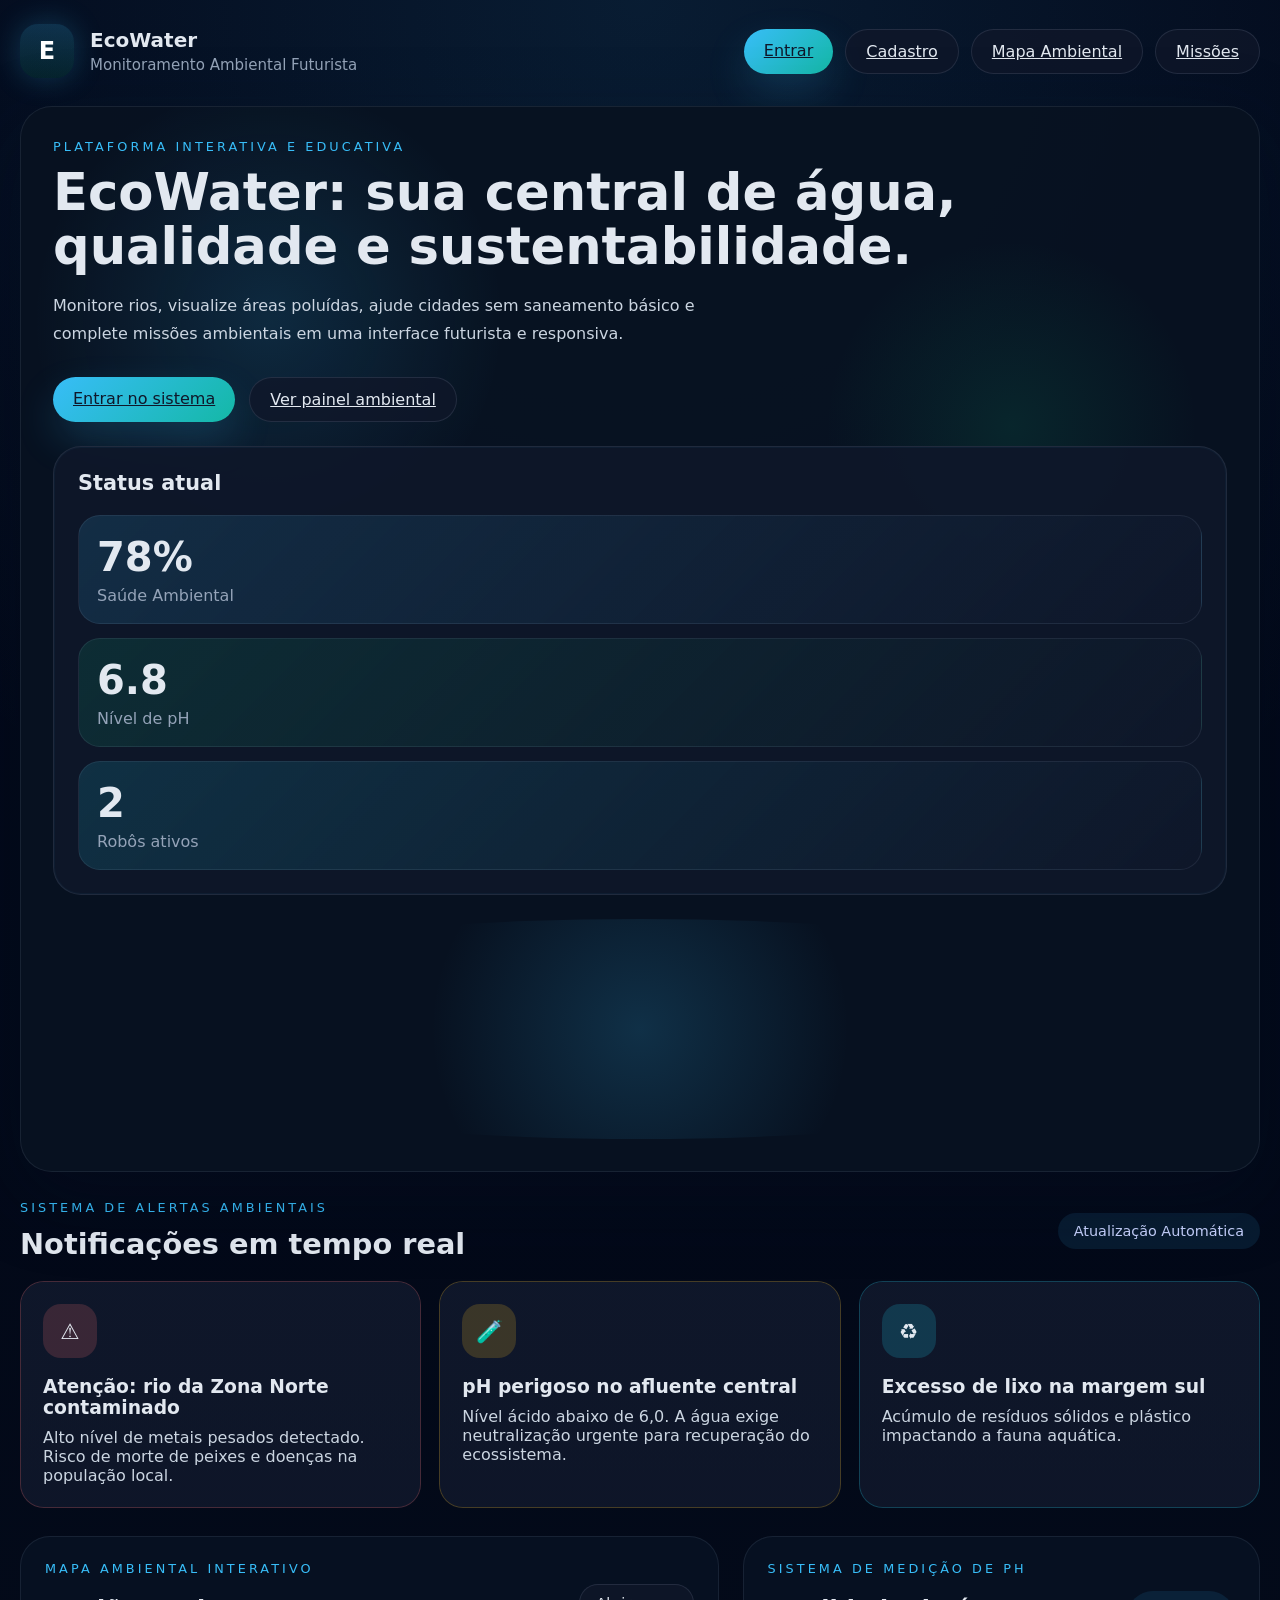
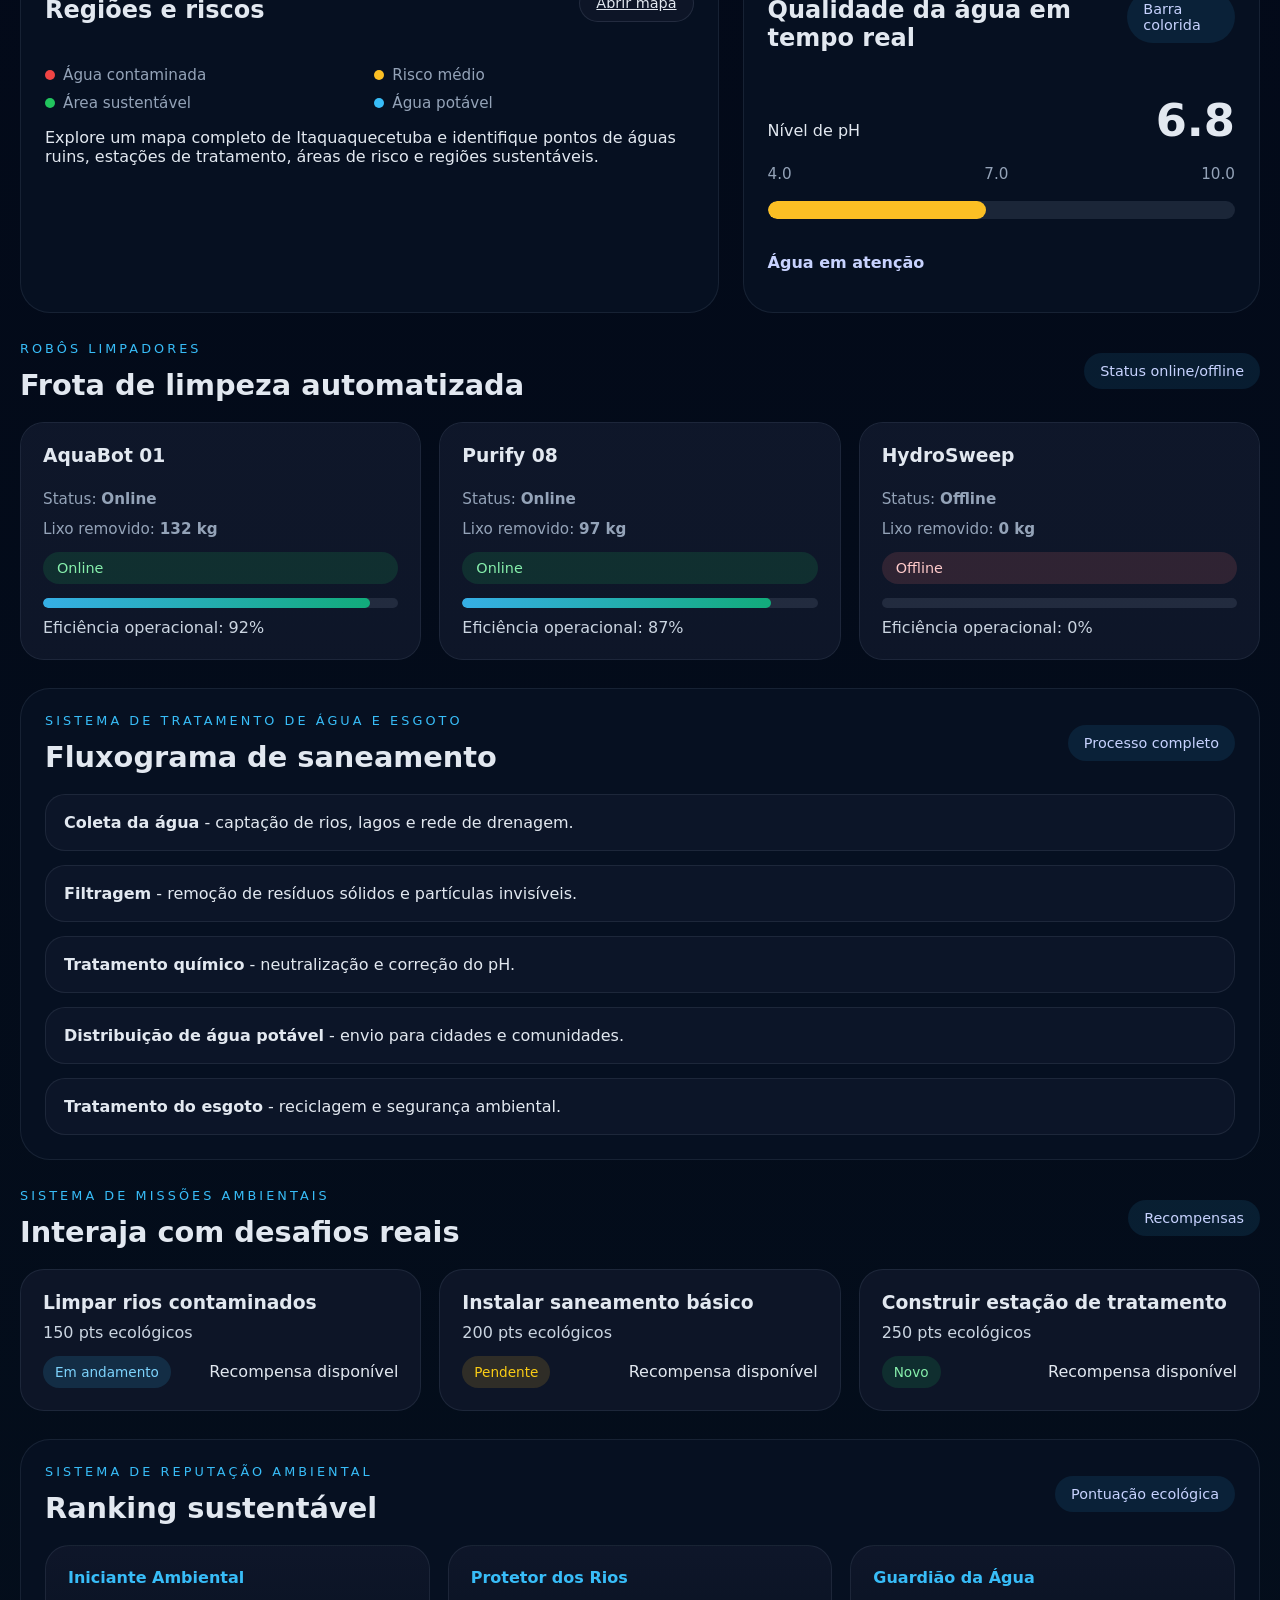
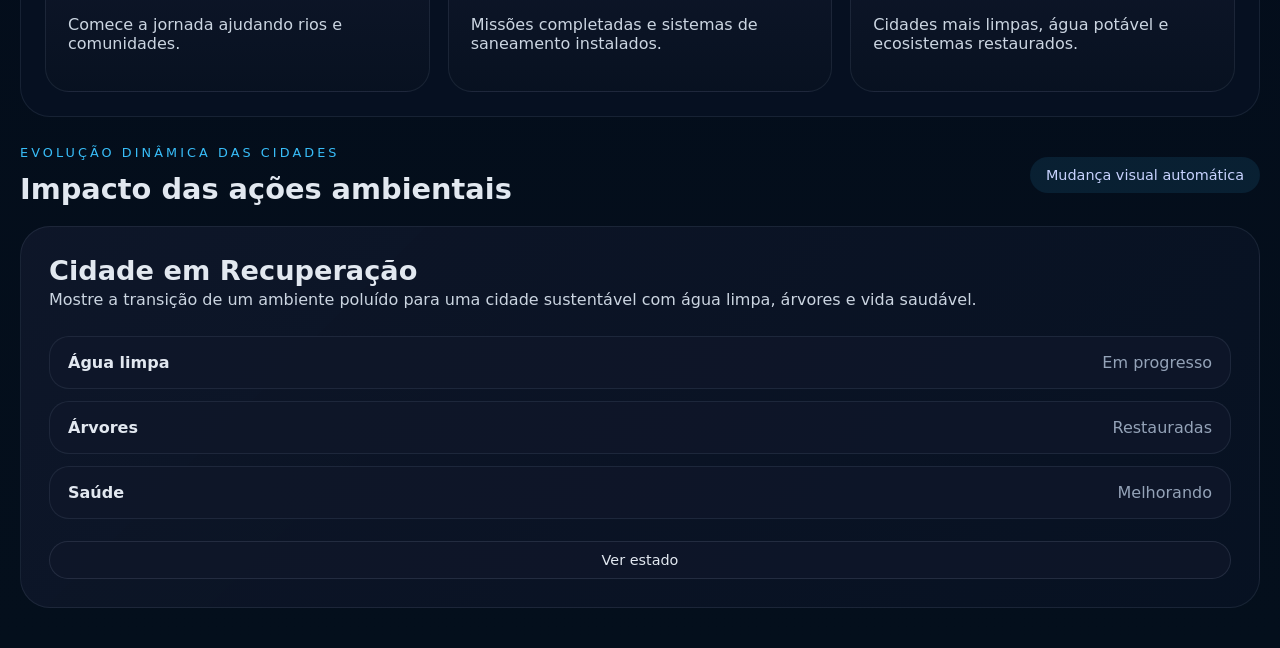
==== src/app/index.html @ 335d5947 "Site adicionado" ====
<!DOCTYPE html>
<html lang="pt-BR">
  <head>
    <meta charset="UTF-8" />
    <meta name="viewport" content="width=device-width, initial-scale=1.0" />
    <title>EcoWater | Monitoramento Ambiental</title>
    <link rel="stylesheet" href="styles.css" />
  </head>
  <body>
    <div class="page-shell">
      <header class="topbar">
        <div class="logo-block">
          <div class="logo-badge">E</div>
          <div>
            <p class="logo-name">EcoWater</p>
            <p class="logo-tag">Monitoramento Ambiental Futurista</p>
          </div>
        </div>
        <nav class="top-actions">
          <a class="btn btn-primary" id="login-action" href="login.html">Entrar</a>
          <a class="btn btn-secondary" id="register-action" href="register.html">Cadastro</a>
          <a class="btn btn-secondary" href="mapa.html">Mapa Ambiental</a>
          <a class="btn btn-secondary" href="missoes.html">Missões</a>
        </nav>
      </header>

      <main>
        <section class="hero-panel">
          <div class="hero-copy">
            <p class="eyebrow">Plataforma interativa e educativa</p>
            <h1>EcoWater: sua central de água, qualidade e sustentabilidade.</h1>
            <p class="hero-text">Monitore rios, visualize áreas poluídas, ajude cidades sem saneamento básico e complete missões ambientais em uma interface futurista e responsiva.</p>
            <div class="hero-actions">
              <a class="btn btn-glow" href="login.html">Entrar no sistema</a>
              <a class="btn btn-outline" href="mapa.html">Ver painel ambiental</a>
            </div>
          </div>
          <div class="hero-status-card">
            <div class="status-card">
              <h2>Status atual</h2>
              <div class="status-grid">
                <div class="status-item blue">
                  <span class="status-value" id="status-score">78%</span>
                  <span class="status-label">Saúde Ambiental</span>
                </div>
                <div class="status-item green">
                  <span class="status-value" id="status-ph">6.8</span>
                  <span class="status-label">Nível de pH</span>
                </div>
                <div class="status-item cyan">
                  <span class="status-value" id="status-robots">3</span>
                  <span class="status-label">Robôs ativos</span>
                </div>
              </div>
            </div>
          </div>
          <div class="hero-animation">
            <div class="wave"></div>
          </div>
        </section>

        <section class="section-block" id="alerts-section">
          <div class="section-header">
            <div>
              <p class="eyebrow">Sistema de Alertas Ambientais</p>
              <h2>Notificações em tempo real</h2>
            </div>
            <span class="tag">Atualização Automática</span>
          </div>
          <div class="cards-grid" id="alerts-list"></div>
        </section>

        <section class="section-block split-section">
          <div class="panel panel-glass">
            <div class="panel-header">
              <div>
                <p class="eyebrow">Mapa Ambiental Interativo</p>
                <h2>Regiões e riscos</h2>
              </div>
              <a class="btn btn-small" href="mapa.html">Abrir mapa</a>
            </div>
            <div class="map-card static-map-preview">
              <div class="map-legend">
                <div><span class="legend-dot red"></span>Água contaminada</div>
                <div><span class="legend-dot yellow"></span>Risco médio</div>
                <div><span class="legend-dot green"></span>Área sustentável</div>
                <div><span class="legend-dot blue"></span>Água potável</div>
              </div>
              <div class="map-preview-text">
                Explore um mapa completo de Itaquaquecetuba e identifique pontos de águas ruins, estações de tratamento, áreas de risco e regiões sustentáveis.
              </div>
            </div>
          </div>

          <div class="panel panel-glass">
            <div class="panel-header">
              <div>
                <p class="eyebrow">Sistema de Medição de pH</p>
                <h2>Qualidade da água em tempo real</h2>
              </div>
              <span class="tag">Barra colorida</span>
            </div>
            <div class="ph-meter">
              <div class="ph-display">
                <span>Nível de pH</span>
                <strong id="ph-value">6.8</strong>
              </div>
              <div class="ph-scale">
                <span>4.0</span>
                <span>7.0</span>
                <span>10.0</span>
              </div>
              <div class="ph-bar-outer">
                <div class="ph-bar-inner" id="ph-bar"></div>
              </div>
              <p class="ph-status" id="ph-status">Água saudável</p>
            </div>
          </div>
        </section>

        <section class="section-block">
          <div class="section-header">
            <div>
              <p class="eyebrow">Robôs Limpadores</p>
              <h2>Frota de limpeza automatizada</h2>
            </div>
            <span class="tag">Status online/offline</span>
          </div>
          <div class="cards-grid" id="robots-list"></div>
        </section>

        <section class="section-block">
          <div class="panel panel-glass treatment-panel">
            <div class="section-header">
              <div>
                <p class="eyebrow">Sistema de Tratamento de Água e Esgoto</p>
                <h2>Fluxograma de saneamento</h2>
              </div>
              <span class="tag">Processo completo</span>
            </div>
            <ol class="treatment-steps">
              <li><strong>Coleta da água</strong> - captação de rios, lagos e rede de drenagem.</li>
              <li><strong>Filtragem</strong> - remoção de resíduos sólidos e partículas invisíveis.</li>
              <li><strong>Tratamento químico</strong> - neutralização e correção do pH.</li>
              <li><strong>Distribuição de água potável</strong> - envio para cidades e comunidades.</li>
              <li><strong>Tratamento do esgoto</strong> - reciclagem e segurança ambiental.</li>
            </ol>
          </div>
        </section>

        <section class="section-block missions-block">
          <div class="section-header">
            <div>
              <p class="eyebrow">Sistema de Missões Ambientais</p>
              <h2>Interaja com desafios reais</h2>
            </div>
            <span class="tag">Recompensas</span>
          </div>
          <div class="missions-grid" id="missions-list"></div>
        </section>

        <section class="section-block reputation-block">
          <div class="panel panel-glass">
            <div class="section-header">
              <div>
                <p class="eyebrow">Sistema de Reputação Ambiental</p>
                <h2>Ranking sustentável</h2>
              </div>
              <span class="tag">Pontuação ecológica</span>
            </div>
            <div class="reputation-grid">
              <div class="reputation-card">
                <span>Iniciante Ambiental</span>
                <p>Comece a jornada ajudando rios e comunidades.</p>
              </div>
              <div class="reputation-card">
                <span>Protetor dos Rios</span>
                <p>Missões completadas e sistemas de saneamento instalados.</p>
              </div>
              <div class="reputation-card">
                <span>Guardião da Água</span>
                <p>Cidades mais limpas, água potável e ecosistemas restaurados.</p>
              </div>
            </div>
          </div>
        </section>

        <section class="section-block city-evolution-block">
          <div class="section-header">
            <div>
              <p class="eyebrow">Evolução Dinâmica das Cidades</p>
              <h2>Impacto das ações ambientais</h2>
            </div>
            <span class="tag">Mudança visual automática</span>
          </div>
          <div class="city-evolution-card" id="city-evolution-card">
            <div>
              <h3 id="city-title">Cidade em Recuperação</h3>
              <p id="city-summary">Mostre a transição de um ambiente poluído para uma cidade sustentável com água limpa, árvores e vida saudável.</p>
            </div>
            <div class="city-status-list">
              <div><strong>Água limpa</strong><span id="city-feature-1">Em progresso</span></div>
              <div><strong>Árvores</strong><span id="city-feature-2">Restauradas</span></div>
              <div><strong>Saúde</strong><span id="city-feature-3">Melhorando</span></div>
            </div>
            <button class="btn btn-small" id="toggle-city-state">Ver estado</button>
          </div>
        </section>
      </main>
    </div>

    <script src="script.js"></script>
  </body>
</html>
---- src/app/styles.css ----
:root {
  color-scheme: dark;
  --bg: #060f1c;
  --surface: rgba(9, 20, 40, 0.92);
  --surface-strong: rgba(13, 27, 50, 0.96);
  --border: rgba(148, 163, 184, 0.12);
  --text: #e2e8f0;
  --text-muted: #94a3b8;
  --accent: #38bdf8;
  --accent-strong: #0ea5e9;
  --success: #22c55e;
  --warning: #f59e0b;
  --danger: #ef4444;
}

* {
  box-sizing: border-box;
}

html,
body {
  margin: 0;
  min-height: 100%;
  background: radial-gradient(circle at top, rgba(56, 189, 248, 0.12), transparent 25%), linear-gradient(180deg, #020617 0%, #040f1c 100%);
  color: var(--text);
  font-family: Inter, system-ui, -apple-system, BlinkMacSystemFont, 'Segoe UI', sans-serif;
}

body {
  overflow-x: hidden;
}

button {
  font: inherit;
}

.page-shell {
  max-width: 1320px;
  margin: 0 auto;
  padding: 24px 20px 40px;
}

.topbar {
  display: flex;
  flex-wrap: wrap;
  justify-content: space-between;
  gap: 20px;
  align-items: center;
  margin-bottom: 28px;
}

.logo-block {
  display: flex;
  align-items: center;
  gap: 16px;
}

.logo-badge {
  width: 54px;
  height: 54px;
  display: grid;
  place-items: center;
  border-radius: 18px;
  background: linear-gradient(180deg, rgba(56, 189, 248, 0.2), rgba(16, 185, 129, 0.12));
  color: #ffffff;
  font-size: 1.5rem;
  font-weight: 700;
  box-shadow: 0 0 30px rgba(56, 189, 248, 0.24);
}

.logo-name {
  margin: 0;
  font-size: 1.25rem;
  font-weight: 700;
}

.logo-tag {
  margin: 4px 0 0;
  color: var(--text-muted);
  font-size: 0.94rem;
}

.top-actions {
  display: flex;
  flex-wrap: wrap;
  gap: 12px;
}

.btn {
  border: none;
  border-radius: 999px;
  padding: 12px 20px;
  cursor: pointer;
  transition: transform 0.2s ease, box-shadow 0.2s ease, background-color 0.2s ease;
}

.btn:hover {
  transform: translateY(-1px);
}

.btn-primary,
.btn-glow {
  background: linear-gradient(135deg, var(--accent), #14b8a6);
  color: #0f172a;
  box-shadow: 0 18px 40px rgba(56, 189, 248, 0.18);
}

.btn-outline,
.btn-secondary,
.btn-small {
  background: rgba(15, 23, 42, 0.8);
  color: var(--text);
  border: 1px solid rgba(148, 163, 184, 0.16);
}

.btn-small {
  padding: 10px 16px;
  font-size: 0.9rem;
}

.hero-panel {
  display: grid;
  gap: 24px;
  padding: 32px;
  border-radius: 32px;
  background: rgba(8, 18, 33, 0.95);
  border: 1px solid var(--border);
  box-shadow: 0 24px 80px rgba(8, 20, 38, 0.25);
  position: relative;
  overflow: hidden;
}

.hero-panel::before {
  content: '';
  position: absolute;
  inset: 0;
  background: radial-gradient(circle at 20% 20%, rgba(56, 189, 248, 0.14), transparent 18%), radial-gradient(circle at 80% 30%, rgba(16, 185, 129, 0.12), transparent 15%);
  pointer-events: none;
}

.hero-copy {
  z-index: 1;
}

.eyebrow {
  text-transform: uppercase;
  letter-spacing: 0.24em;
  color: #38bdf8;
  font-size: 0.8rem;
  margin: 0 0 12px;
}

.hero-panel h1 {
  margin: 0;
  font-size: clamp(2rem, 4vw, 3.9rem);
  line-height: 1.05;
}

.hero-text {
  margin: 18px 0 0;
  max-width: 720px;
  color: #cbd5e1;
  line-height: 1.8;
}

.hero-actions {
  display: flex;
  flex-wrap: wrap;
  gap: 14px;
  margin-top: 28px;
}

.hero-status-card {
  display: grid;
  grid-template-columns: minmax(240px, 1fr);
  z-index: 1;
}

.status-card {
  border-radius: 28px;
  background: rgba(15, 23, 42, 0.92);
  border: 1px solid rgba(148, 163, 184, 0.14);
  padding: 24px;
  box-shadow: inset 0 0 0 1px rgba(56, 189, 248, 0.04);
}

.status-card h2 {
  margin: 0 0 20px;
  font-size: 1.3rem;
}

.status-grid {
  display: grid;
  gap: 14px;
}

.status-item {
  border-radius: 22px;
  padding: 18px;
  display: flex;
  flex-direction: column;
  gap: 6px;
  background: rgba(15, 23, 42, 0.75);
  border: 1px solid rgba(148, 163, 184, 0.12);
}

.status-item.blue {
  background: linear-gradient(135deg, rgba(56, 189, 248, 0.14), rgba(15, 23, 42, 0.82));
}

.status-item.green {
  background: linear-gradient(135deg, rgba(16, 185, 129, 0.14), rgba(15, 23, 42, 0.82));
}

.status-item.cyan {
  background: linear-gradient(135deg, rgba(34, 211, 238, 0.14), rgba(15, 23, 42, 0.82));
}

.status-value {
  font-size: 2.5rem;
  font-weight: 700;
}

.status-label {
  color: #94a3b8;
}

.hero-animation {
  position: relative;
  height: 220px;
}

.wave {
  position: absolute;
  inset: 0;
  background: radial-gradient(circle at 50% 50%, rgba(56, 189, 248, 0.18), transparent 35%);
  border-radius: 50%;
  animation: float 8s ease-in-out infinite;
}

.section-block {
  margin-top: 28px;
}

.section-header {
  display: flex;
  flex-wrap: wrap;
  justify-content: space-between;
  gap: 16px;
  align-items: center;
  margin-bottom: 20px;
}

.section-header h2 {
  margin: 0;
  font-size: 1.8rem;
}

.tag {
  display: inline-flex;
  align-items: center;
  gap: 8px;
  font-size: 0.9rem;
  color: #c7d2fe;
  background: rgba(56, 189, 248, 0.1);
  border-radius: 999px;
  padding: 10px 16px;
}

.cards-grid {
  display: grid;
  gap: 18px;
}

@media (min-width: 900px) {
  .cards-grid {
    grid-template-columns: repeat(3, minmax(0, 1fr));
  }
}

.alert-card,
.robot-card {
  border-radius: 24px;
  padding: 22px;
  background: rgba(15, 23, 42, 0.9);
  border: 1px solid rgba(148, 163, 184, 0.12);
  position: relative;
  overflow: hidden;
}

.alert-card::before,
.robot-card::before {
  content: '';
  position: absolute;
  inset: 0;
  background: linear-gradient(180deg, rgba(15, 23, 42, 0.85), rgba(15, 23, 42, 0.45));
  z-index: 0;
}

.alert-card > *,
.robot-card > * {
  position: relative;
  z-index: 1;
}

.alert-card .alert-icon {
  width: 54px;
  height: 54px;
  display: grid;
  place-items: center;
  border-radius: 18px;
  font-size: 1.35rem;
  margin-bottom: 18px;
}

.alert-card.danger {
  border-color: rgba(248, 113, 113, 0.24);
}

.alert-card.danger .alert-icon {
  background: rgba(248, 113, 113, 0.18);
}

.alert-card.warning {
  border-color: rgba(251, 191, 36, 0.24);
}

.alert-card.warning .alert-icon {
  background: rgba(251, 191, 36, 0.18);
}

.alert-card.success {
  border-color: rgba(34, 211, 238, 0.24);
}

.alert-card.success .alert-icon {
  background: rgba(34, 211, 238, 0.18);
}

.alert-card h3,
.robot-card h3,
.mission-card h3 {
  margin: 0 0 10px;
}

.alert-card p,
.robot-card p,
.mission-card p {
  margin: 0;
  color: #cbd5e1;
}

.robot-card {
  display: flex;
  flex-direction: column;
  gap: 14px;
}

.robot-card .robot-details {
  display: grid;
  gap: 12px;
}

.robot-card .robot-details span {
  color: #94a3b8;
  font-size: 0.95rem;
}

.robot-card .robot-status {
  padding: 8px 14px;
  border-radius: 999px;
  display: inline-flex;
  align-items: center;
  font-size: 0.9rem;
}

.robot-card .robot-status.online {
  background: rgba(34, 197, 94, 0.14);
  color: #86efac;
}

.robot-card .robot-status.offline {
  background: rgba(248, 113, 113, 0.14);
  color: #fecaca;
}

.robot-card .efficiency-bar {
  height: 10px;
  border-radius: 999px;
  background: rgba(148, 163, 184, 0.15);
  overflow: hidden;
}

.robot-card .efficiency-bar-fill {
  height: 100%;
  border-radius: inherit;
  background: linear-gradient(90deg, rgba(56, 189, 248, 0.9), rgba(16, 185, 129, 0.9));
}

.split-section {
  display: grid;
  gap: 24px;
}

@media (min-width: 1000px) {
  .split-section {
    grid-template-columns: 1.35fr 1fr;
  }
}

.panel {
  border-radius: 30px;
  background: rgba(7, 18, 34, 0.94);
  border: 1px solid rgba(148, 163, 184, 0.12);
  padding: 24px;
}

.panel-header {
  display: flex;
  justify-content: space-between;
  gap: 16px;
  align-items: center;
  margin-bottom: 22px;
}

.map-card {
  display: grid;
  gap: 16px;
}

.map-legend {
  display: grid;
  gap: 10px;
  grid-template-columns: repeat(2, minmax(0, 1fr));
  color: var(--text-muted);
  font-size: 0.95rem;
}

.legend-dot {
  width: 10px;
  height: 10px;
  border-radius: 999px;
  display: inline-block;
  margin-right: 8px;
}

.legend-dot.red {
  background: #ef4444;
}

.legend-dot.yellow {
  background: #fbbf24;
}

.legend-dot.green {
  background: #22c55e;
}

.legend-dot.blue {
  background: #38bdf8;
}

.map-frame {
  position: relative;
  height: 320px;
  background: linear-gradient(145deg, rgba(15, 23, 42, 0.96), rgba(7, 18, 34, 0.96));
  border-radius: 28px;
  border: 1px solid rgba(148, 163, 184, 0.12);
  overflow: hidden;
}

.map-frame::before {
  content: '';
  position: absolute;
  inset: 0;
  background: radial-gradient(circle at 25% 30%, rgba(56, 189, 248, 0.12), transparent 16%), radial-gradient(circle at 80% 60%, rgba(16, 185, 129, 0.08), transparent 14%);
}

.map-marker {
  position: absolute;
  min-width: 120px;
  padding: 12px 16px;
  border-radius: 999px;
  background: rgba(15, 23, 42, 0.9);
  border: 1px solid rgba(148, 163, 184, 0.18);
  color: var(--text);
  cursor: pointer;
  font-size: 0.93rem;
  transition: transform 0.2s ease, border-color 0.2s ease;
}

.map-marker:hover {
  transform: translateY(-3px);
  border-color: rgba(56, 189, 248, 0.4);
}

.map-marker.red {
  border-color: rgba(248, 113, 113, 0.4);
}

.map-marker.blue {
  border-color: rgba(56, 189, 248, 0.4);
}

.map-marker.green,
.map-marker.yellow {
  border-color: rgba(34, 197, 94, 0.4);
}

.map-marker:nth-child(1) { top: 24%; left: 18%; }
.map-marker:nth-child(2) { top: 42%; right: 18%; }
.map-marker:nth-child(3) { bottom: 20%; left: 16%; }
.map-marker:nth-child(4) { bottom: 24%; right: 22%; }

.map-info {
  padding: 16px 18px;
  border-radius: 20px;
  background: rgba(15, 23, 42, 0.95);
  border: 1px solid rgba(148, 163, 184, 0.12);
  color: var(--text-muted);
}

.ph-meter {
  display: grid;
  gap: 18px;
}

.ph-display {
  display: flex;
  justify-content: space-between;
  align-items: baseline;
  gap: 12px;
}

.ph-display strong {
  font-size: 2.8rem;
}

.ph-scale {
  display: flex;
  justify-content: space-between;
  color: var(--text-muted);
  font-size: 0.95rem;
}

.ph-bar-outer {
  width: 100%;
  height: 18px;
  border-radius: 999px;
  background: rgba(148, 163, 184, 0.15);
  overflow: hidden;
}

.ph-bar-inner {
  width: 60%;
  height: 100%;
  border-radius: inherit;
  background: linear-gradient(90deg, #22c55e, #0ea5e9);
  transition: width 0.5s ease;
}

.ph-status {
  font-weight: 600;
  color: #c7d2fe;
}

.treatment-panel {
  display: grid;
}

.treatment-steps {
  list-style: none;
  margin: 0;
  padding: 0;
  display: grid;
  gap: 14px;
}

.treatment-steps li {
  padding: 18px;
  border-radius: 20px;
  background: rgba(15, 23, 42, 0.85);
  border: 1px solid rgba(148, 163, 184, 0.12);
}

.missions-grid {
  display: grid;
  gap: 18px;
}

@media (min-width: 900px) {
  .missions-grid {
    grid-template-columns: repeat(3, minmax(0, 1fr));
  }
}

.mission-card {
  border-radius: 24px;
  padding: 22px;
  background: rgba(15, 23, 42, 0.9);
  border: 1px solid rgba(148, 163, 184, 0.12);
}

.mission-card .mission-meta {
  display: flex;
  justify-content: space-between;
  gap: 12px;
  align-items: center;
  margin-top: 14px;
}

.mission-card .mission-meta .status {
  padding: 8px 12px;
  border-radius: 999px;
  font-size: 0.85rem;
}

.status-pending {
  background: rgba(251, 191, 36, 0.14);
  color: #facc15;
}

.status-active {
  background: rgba(56, 189, 248, 0.14);
  color: #7dd3fc;
}

.status-new {
  background: rgba(34, 197, 94, 0.14);
  color: #86efac;
}

.reputation-grid {
  display: grid;
  gap: 18px;
}

@media (min-width: 900px) {
  .reputation-grid {
    grid-template-columns: repeat(3, minmax(0, 1fr));
  }
}

.reputation-card {
  border-radius: 24px;
  padding: 22px;
  background: linear-gradient(180deg, rgba(15, 23, 42, 0.96), rgba(8, 18, 33, 0.96));
  border: 1px solid rgba(148, 163, 184, 0.12);
}

.reputation-card span {
  display: inline-block;
  margin-bottom: 12px;
  color: #38bdf8;
  font-weight: 700;
}

.reputation-card p {
  color: #cbd5e1;
}

.city-evolution-card {
  border-radius: 30px;
  padding: 28px;
  background: linear-gradient(135deg, rgba(15, 23, 42, 0.92), rgba(7, 18, 34, 0.96));
  border: 1px solid rgba(148, 163, 184, 0.12);
  display: grid;
  gap: 22px;
}

.city-evolution-card h3 {
  margin: 0;
  font-size: 1.7rem;
}

.city-evolution-card p {
  margin: 0;
  color: #cbd5e1;
  line-height: 1.75;
}

.city-status-list {
  display: grid;
  gap: 12px;
}

.city-status-list div {
  display: flex;
  justify-content: space-between;
  align-items: center;
  padding: 16px 18px;
  border-radius: 20px;
  background: rgba(15, 23, 42, 0.9);
  border: 1px solid rgba(148, 163, 184, 0.12);
}

.city-status-list strong {
  color: #e2e8f0;
}

.city-status-list span {
  color: #94a3b8;
}

.auth-panel,
.water-state-panel {
  display: grid;
  gap: 20px;
  padding: 24px;
  border-radius: 30px;
  background: rgba(15, 23, 42, 0.95);
  border: 1px solid rgba(148, 163, 184, 0.15);
}

.auth-tabs {
  display: flex;
  gap: 12px;
  border-radius: 999px;
  background: rgba(56, 189, 248, 0.1);
  padding: 6px;
}

.tab-btn {
  flex: 1;
  border: none;
  background: transparent;
  color: var(--text);
  padding: 12px 16px;
  border-radius: 999px;
  cursor: pointer;
  transition: background-color 0.2s ease, color 0.2s ease;
}

.tab-btn.active {
  background: rgba(255, 255, 255, 0.1);
  color: #ffffff;
}

.auth-form {
  display: grid;
  gap: 16px;
}

.auth-form.hidden {
  display: none;
}

.auth-form label,
.water-field {
  display: grid;
  gap: 8px;
  color: #cbd5e1;
  font-size: 0.96rem;
}

.auth-form input,
.water-field select {
  border: 1px solid rgba(148, 163, 184, 0.18);
  background: rgba(15, 23, 42, 0.9);
  color: var(--text);
  border-radius: 18px;
  padding: 14px 16px;
  outline: none;
}

.auth-form input:focus,
.water-field select:focus {
  border-color: rgba(56, 189, 248, 0.7);
  box-shadow: 0 0 0 3px rgba(56, 189, 248, 0.12);
}

.auth-message,
.water-result {
  min-height: 48px;
  padding: 16px;
  border-radius: 20px;
  background: rgba(15, 23, 42, 0.85);
  border: 1px solid rgba(148, 163, 184, 0.12);
  color: #cbd5e1;
  line-height: 1.6;
}

.radio-row {
  display: flex;
  gap: 16px;
}

.radio-row label {
  display: inline-flex;
  align-items: center;
  gap: 8px;
  font-size: 0.95rem;
}

.water-result strong {
  color: #38bdf8;
}

@media (max-width: 768px) {
  .hero-panel,
  .panel {
    padding: 22px;
  }

  .topbar {
    flex-direction: column;
    align-items: stretch;
  }

  .top-actions {
    justify-content: flex-start;
  }

  .status-grid {
    grid-template-columns: repeat(3, minmax(0, 1fr));
  }
}

@keyframes float {
  0%, 100% { transform: translateY(0); }
  50% { transform: translateY(-14px); }
}
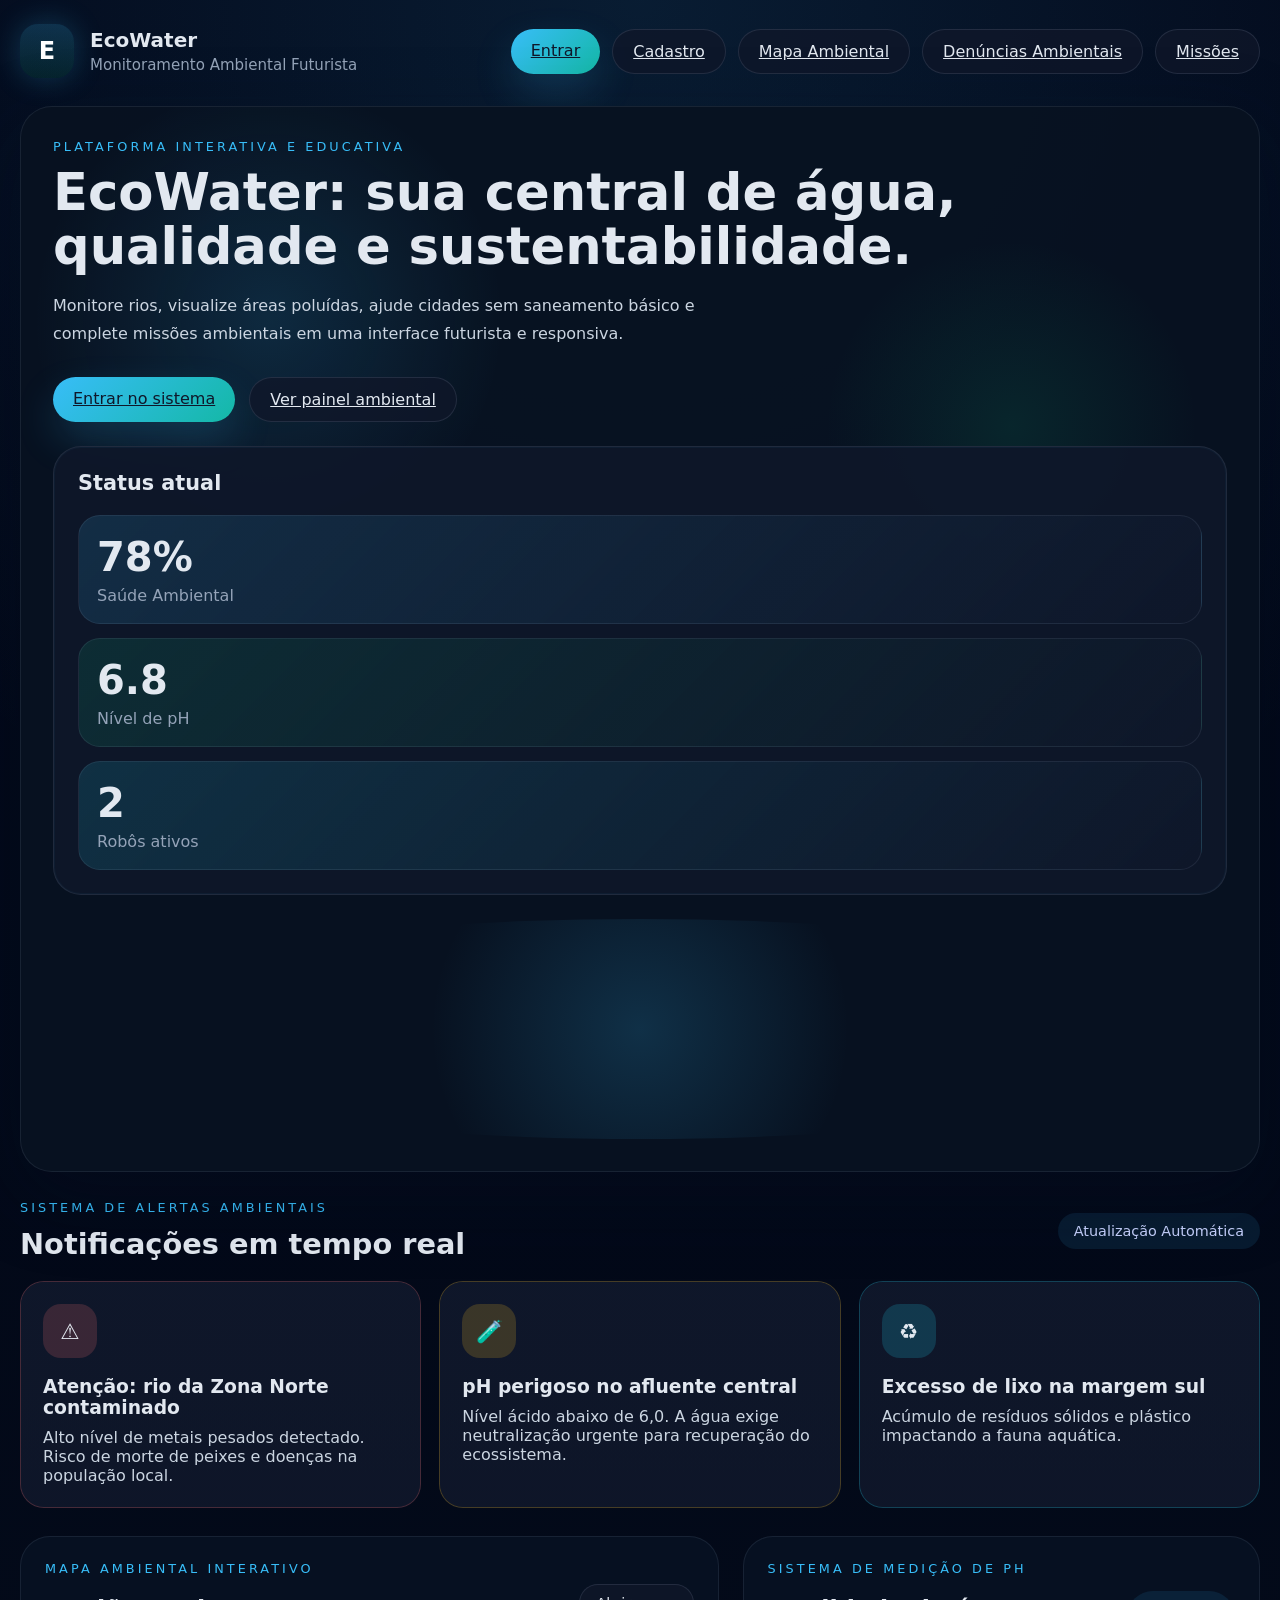
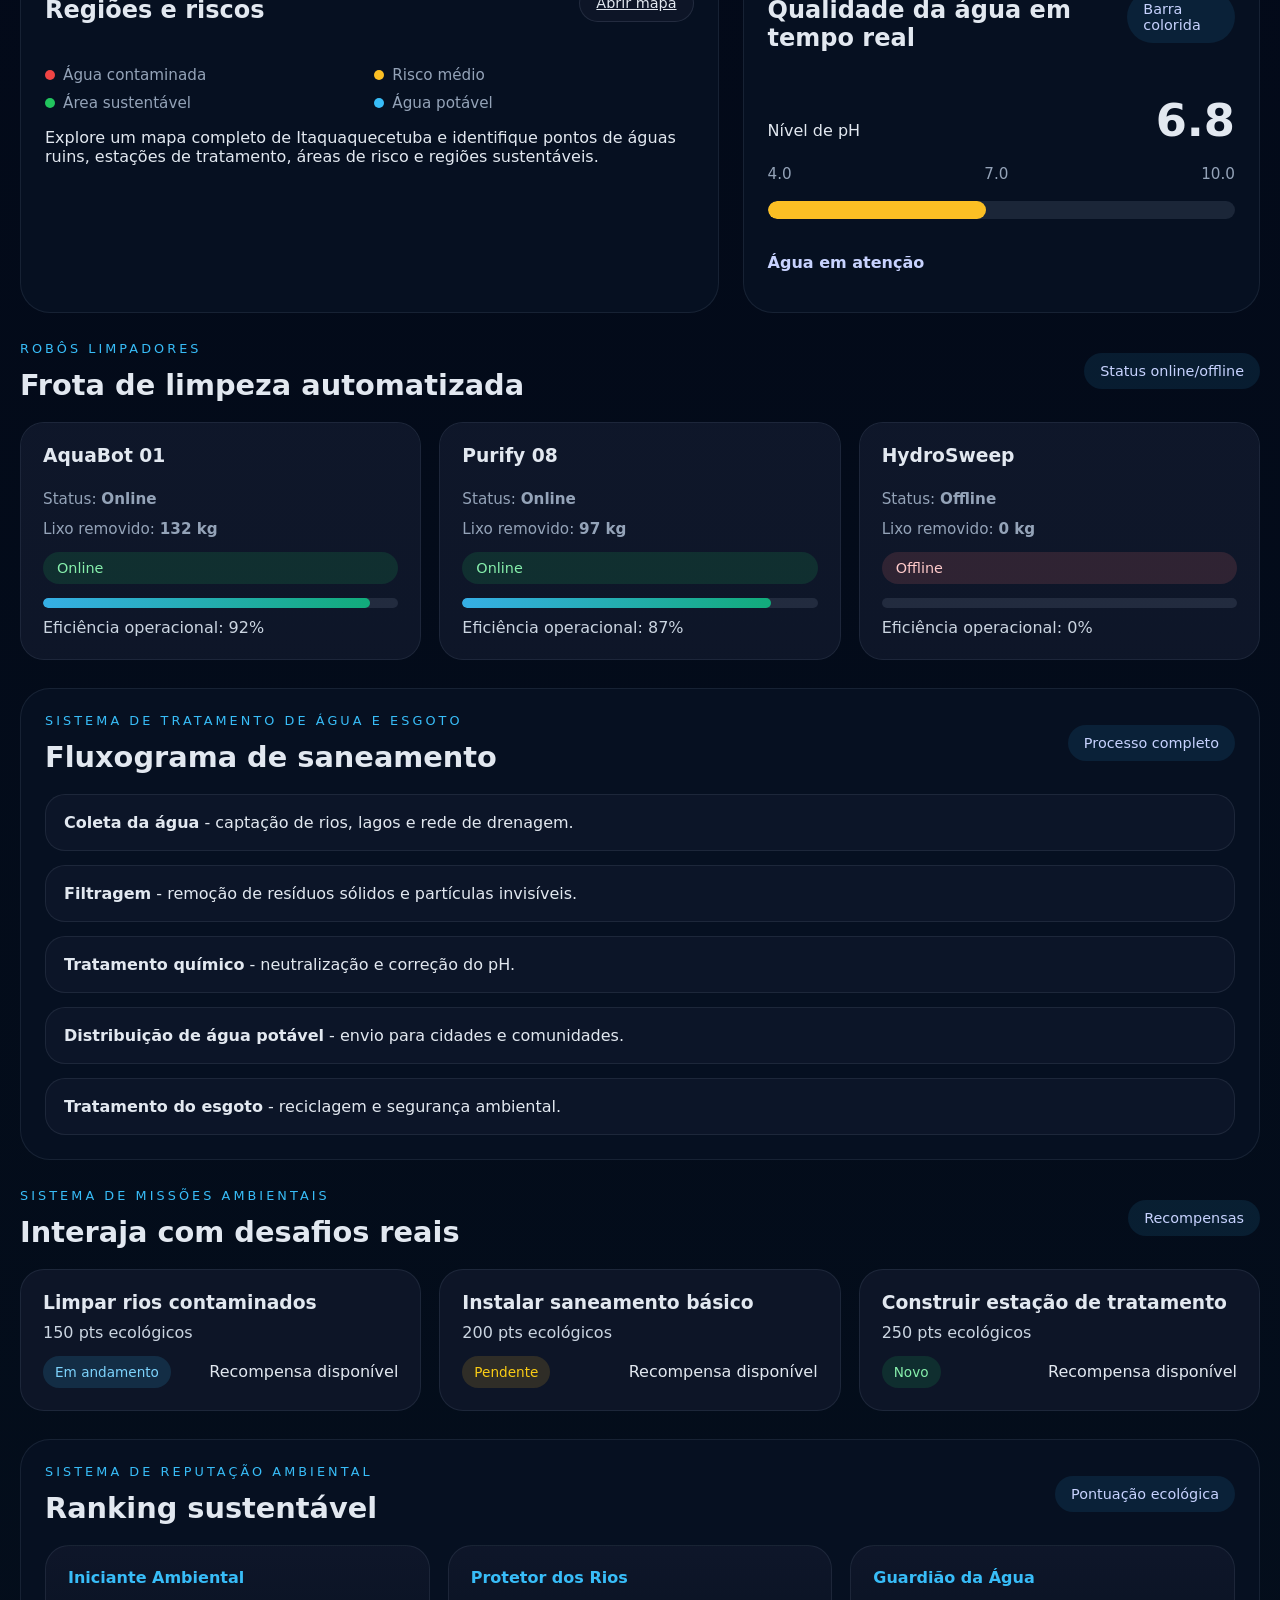
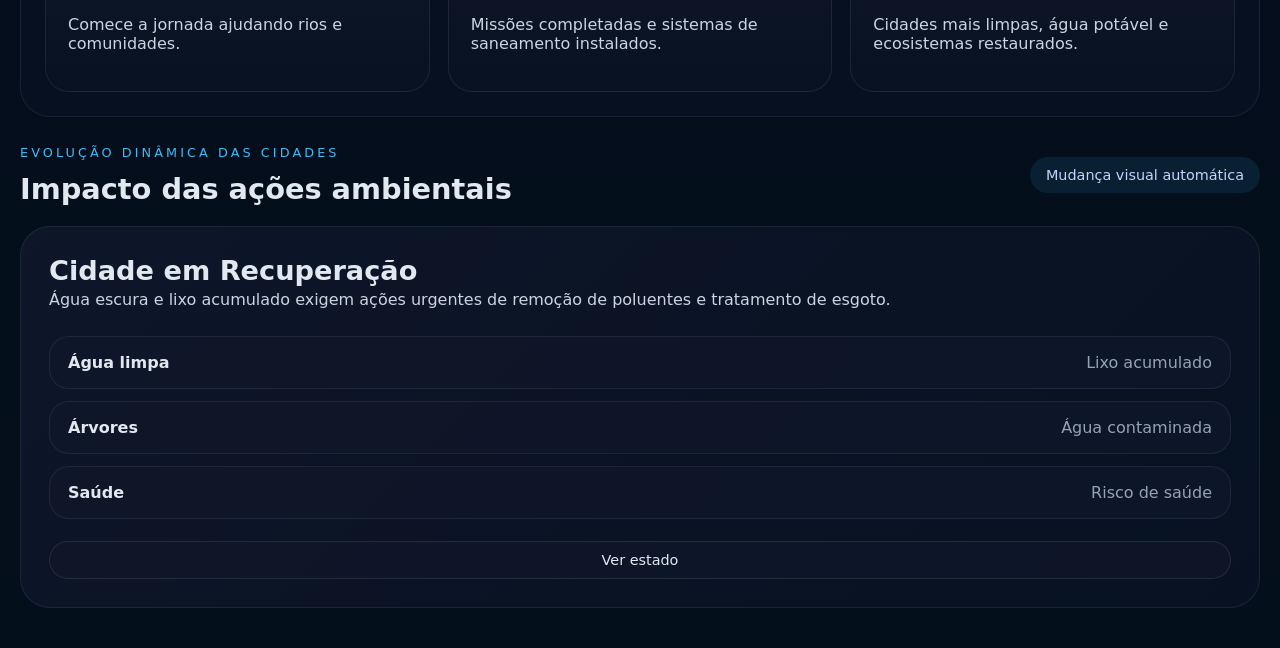
==== commit a9d17da8: "Atualizações" ====
--- a/src/app/index.html
+++ b/src/app/index.html
@@ -20,6 +20,7 @@
           <a class="btn btn-primary" id="login-action" href="login.html">Entrar</a>
           <a class="btn btn-secondary" id="register-action" href="register.html">Cadastro</a>
           <a class="btn btn-secondary" href="mapa.html">Mapa Ambiental</a>
+          <a class="btn btn-secondary" href="denuncias.html">Denúncias Ambientais</a>
           <a class="btn btn-secondary" href="missoes.html">Missões</a>
         </nav>
       </header>
--- a/src/app/styles.css
+++ b/src/app/styles.css
@@ -17,6 +17,10 @@
   box-sizing: border-box;
 }
 
+.hidden {
+  display: none !important;
+}
+
 html,
 body {
   margin: 0;
@@ -216,6 +220,14 @@
   background: linear-gradient(135deg, rgba(34, 211, 238, 0.14), rgba(15, 23, 42, 0.82));
 }
 
+.status-item.red {
+  background: linear-gradient(135deg, rgba(248, 113, 113, 0.14), rgba(15, 23, 42, 0.82));
+}
+
+.status-item.yellow {
+  background: linear-gradient(135deg, rgba(251, 191, 36, 0.14), rgba(15, 23, 42, 0.82));
+}
+
 .status-value {
   font-size: 2.5rem;
   font-weight: 700;
@@ -657,6 +669,261 @@
 
 .reputation-card p {
   color: #cbd5e1;
+}
+
+.report-form {
+  display: grid;
+  gap: 18px;
+}
+
+.field-group {
+  display: grid;
+  gap: 10px;
+}
+
+.field-label {
+  color: #cbd5e1;
+  font-weight: 700;
+}
+
+.field-hint {
+  margin: 0;
+  color: #94a3b8;
+  font-size: 0.95rem;
+}
+
+.input-control,
+.select-control,
+.textarea-control {
+  width: 100%;
+  border-radius: 18px;
+  border: 1px solid rgba(148, 163, 184, 0.18);
+  background: rgba(15, 23, 42, 0.92);
+  color: var(--text);
+  padding: 16px 16px;
+  font-size: 1rem;
+}
+
+.textarea-control {
+  min-height: 120px;
+  resize: vertical;
+}
+
+.upload-actions {
+  display: flex;
+  flex-wrap: wrap;
+  gap: 12px;
+}
+
+.image-preview {
+  margin-top: 10px;
+  min-height: 160px;
+  border-radius: 20px;
+  background: rgba(15, 23, 42, 0.9);
+  border: 1px dashed rgba(148, 163, 184, 0.24);
+  color: #94a3b8;
+  display: grid;
+  place-items: center;
+  padding: 16px;
+  text-align: center;
+}
+
+.image-preview img {
+  max-width: 100%;
+  border-radius: 20px;
+  display: block;
+}
+
+.star-rating {
+  display: inline-flex;
+  gap: 8px;
+  flex-wrap: wrap;
+}
+
+.star-rating .star {
+  cursor: pointer;
+  color: rgba(148, 163, 184, 0.9);
+  font-size: 1.8rem;
+  transition: color 0.2s ease;
+}
+
+.star-rating .star.active {
+  color: #38bdf8;
+}
+
+.report-cards-grid {
+  display: grid;
+  gap: 18px;
+}
+
+@media (min-width: 900px) {
+  .report-cards-grid {
+    grid-template-columns: repeat(2, minmax(0, 1fr));
+  }
+}
+
+.report-card {
+  border-radius: 24px;
+  padding: 22px;
+  background: rgba(15, 23, 42, 0.95);
+  border: 1px solid rgba(148, 163, 184, 0.14);
+  display: grid;
+  gap: 18px;
+}
+
+.report-card-top {
+  display: flex;
+  justify-content: space-between;
+  align-items: flex-start;
+  gap: 12px;
+}
+
+.report-card h3 {
+  margin: 0;
+  font-size: 1.2rem;
+}
+
+.report-meta,
+.report-note {
+  color: #94a3b8;
+  margin: 8px 0 0;
+  font-size: 0.95rem;
+}
+
+.badge {
+  display: inline-flex;
+  align-items: center;
+  justify-content: center;
+  padding: 8px 12px;
+  border-radius: 999px;
+  font-size: 0.8rem;
+  text-transform: uppercase;
+  letter-spacing: 0.05em;
+}
+
+.badge.grave {
+  background: rgba(248, 113, 113, 0.15);
+  color: #fecaca;
+}
+
+.badge.medium {
+  background: rgba(251, 191, 36, 0.18);
+  color: #facc15;
+}
+
+.badge.resolved {
+  background: rgba(34, 197, 94, 0.16);
+  color: #86efac;
+}
+
+.report-card-body {
+  display: grid;
+  gap: 16px;
+}
+
+.report-card-body img {
+  width: 100%;
+  border-radius: 20px;
+  object-fit: cover;
+  max-height: 280px;
+}
+
+.image-placeholder {
+  min-height: 180px;
+  border-radius: 20px;
+  background: rgba(15, 23, 42, 0.85);
+  display: grid;
+  place-items: center;
+  color: #94a3b8;
+  text-align: center;
+  padding: 24px;
+}
+
+.report-details {
+  display: grid;
+  gap: 10px;
+}
+
+.map-summary {
+  display: grid;
+  gap: 12px;
+  margin-top: 18px;
+}
+
+.map-summary-item {
+  display: flex;
+  align-items: center;
+  gap: 10px;
+  color: var(--text);
+}
+
+.status-pill {
+  width: 14px;
+  height: 14px;
+  border-radius: 999px;
+  display: inline-block;
+}
+
+.status-pill.red {
+  background: #ef4444;
+}
+
+.status-pill.yellow {
+  background: #f59e0b;
+}
+
+.status-pill.green {
+  background: #22c55e;
+}
+
+.sim-map {
+  display: grid;
+  gap: 14px;
+  grid-template-columns: repeat(2, minmax(0, 1fr));
+}
+
+.sim-node {
+  border-radius: 24px;
+  padding: 18px;
+  display: grid;
+  gap: 10px;
+  border: 1px solid rgba(148, 163, 184, 0.14);
+  background: rgba(15, 23, 42, 0.92);
+  color: var(--text);
+  cursor: pointer;
+  transition: transform 0.2s ease, border-color 0.2s ease;
+}
+
+.sim-node:hover {
+  transform: translateY(-2px);
+  border-color: rgba(56, 189, 248, 0.4);
+}
+
+.sim-node.red {
+  box-shadow: inset 0 0 0 1px rgba(248, 113, 113, 0.2);
+}
+
+.sim-node.yellow {
+  box-shadow: inset 0 0 0 1px rgba(251, 191, 36, 0.2);
+}
+
+.sim-node.green {
+  box-shadow: inset 0 0 0 1px rgba(34, 197, 94, 0.2);
+}
+
+.sim-node strong {
+  font-size: 1rem;
+}
+
+.sim-node span {
+  color: #94a3b8;
+  font-size: 0.95rem;
+}
+
+@media (max-width: 900px) {
+  .split-section {
+    grid-template-columns: 1fr;
+  }
 }
 
 .city-evolution-card {
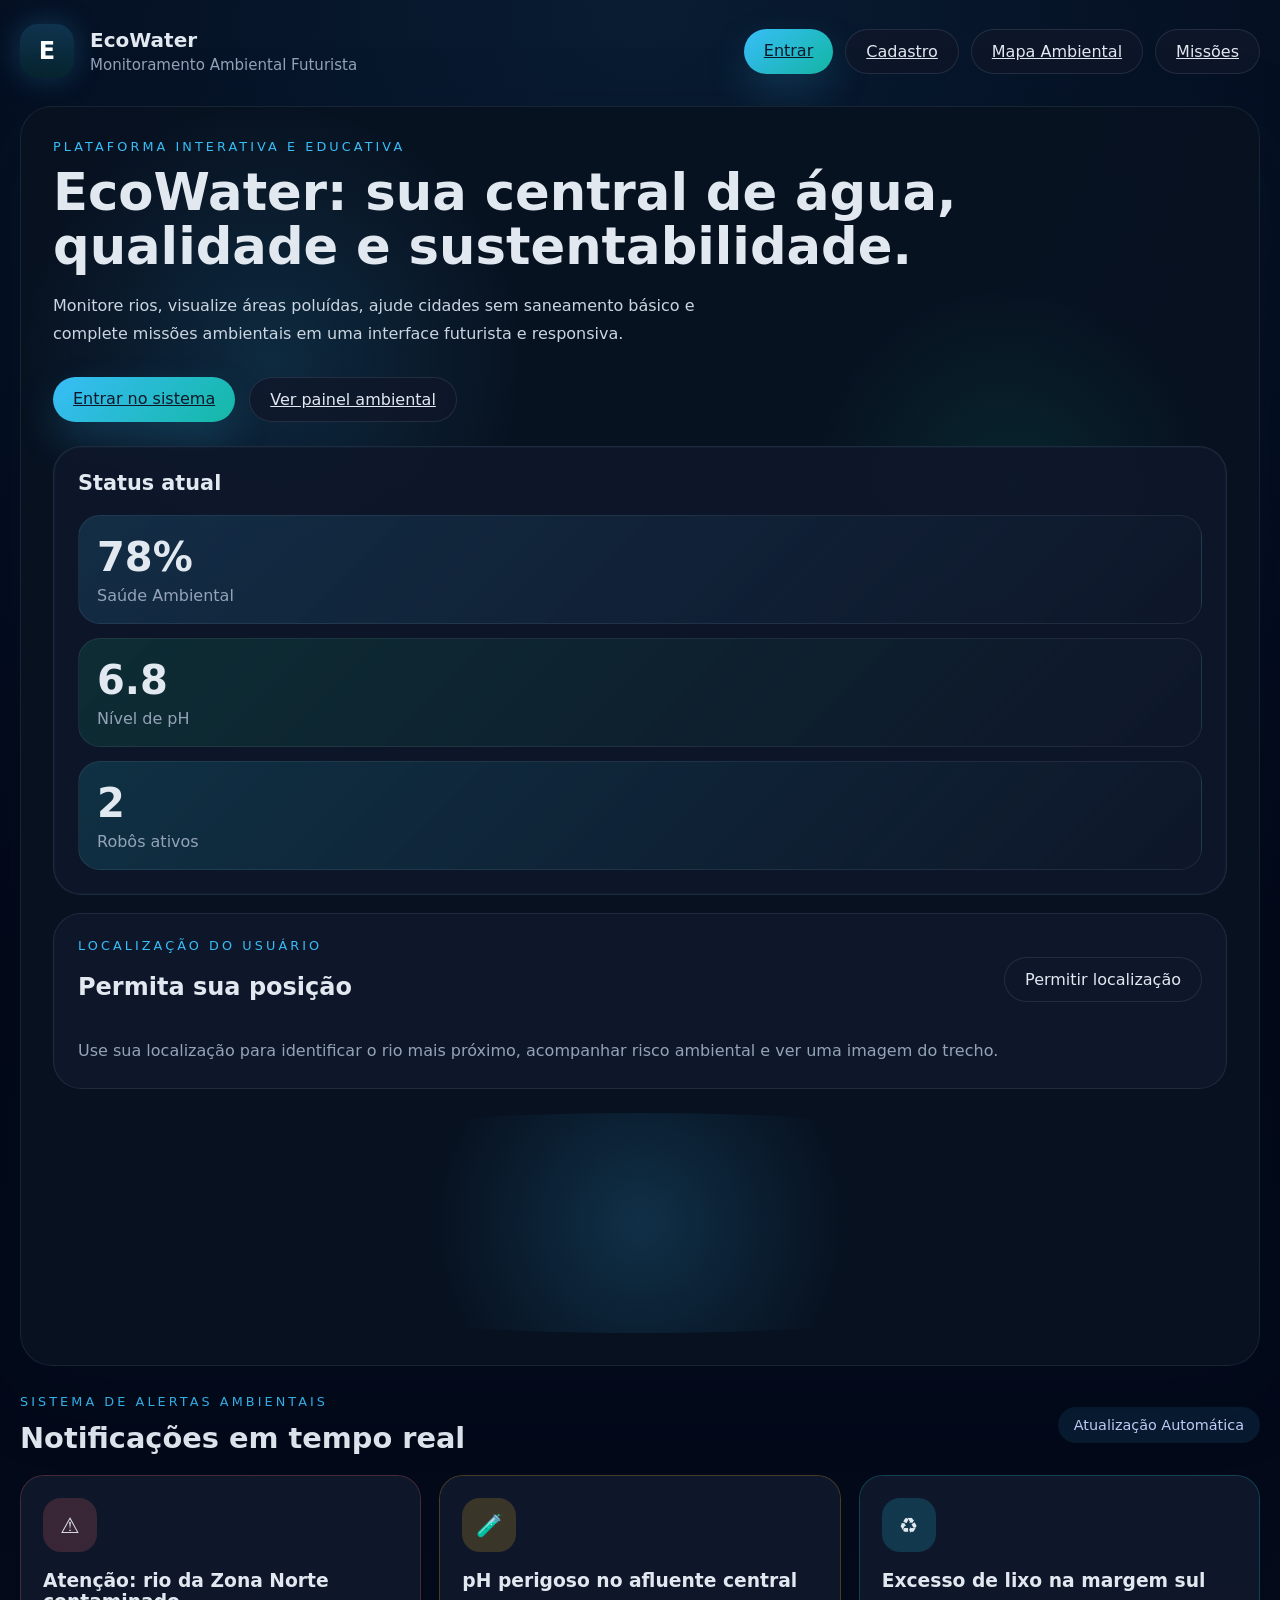
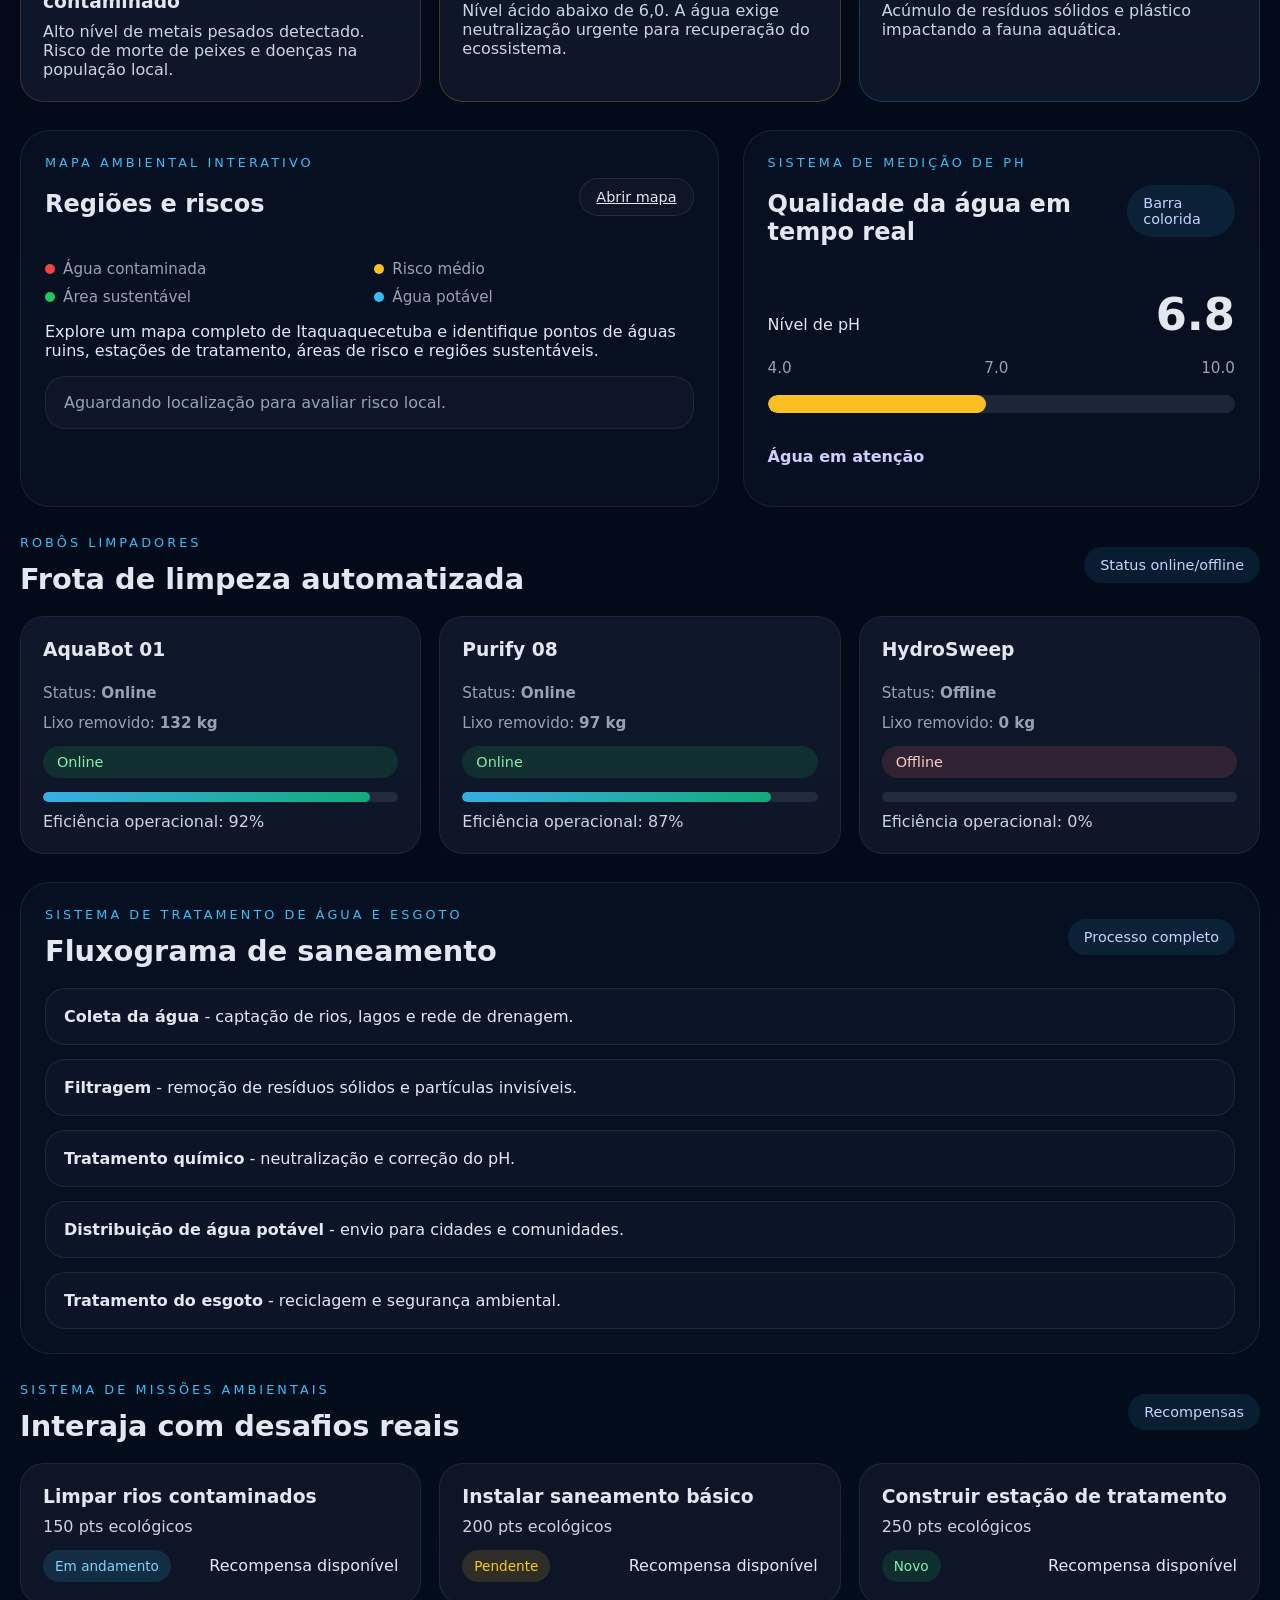
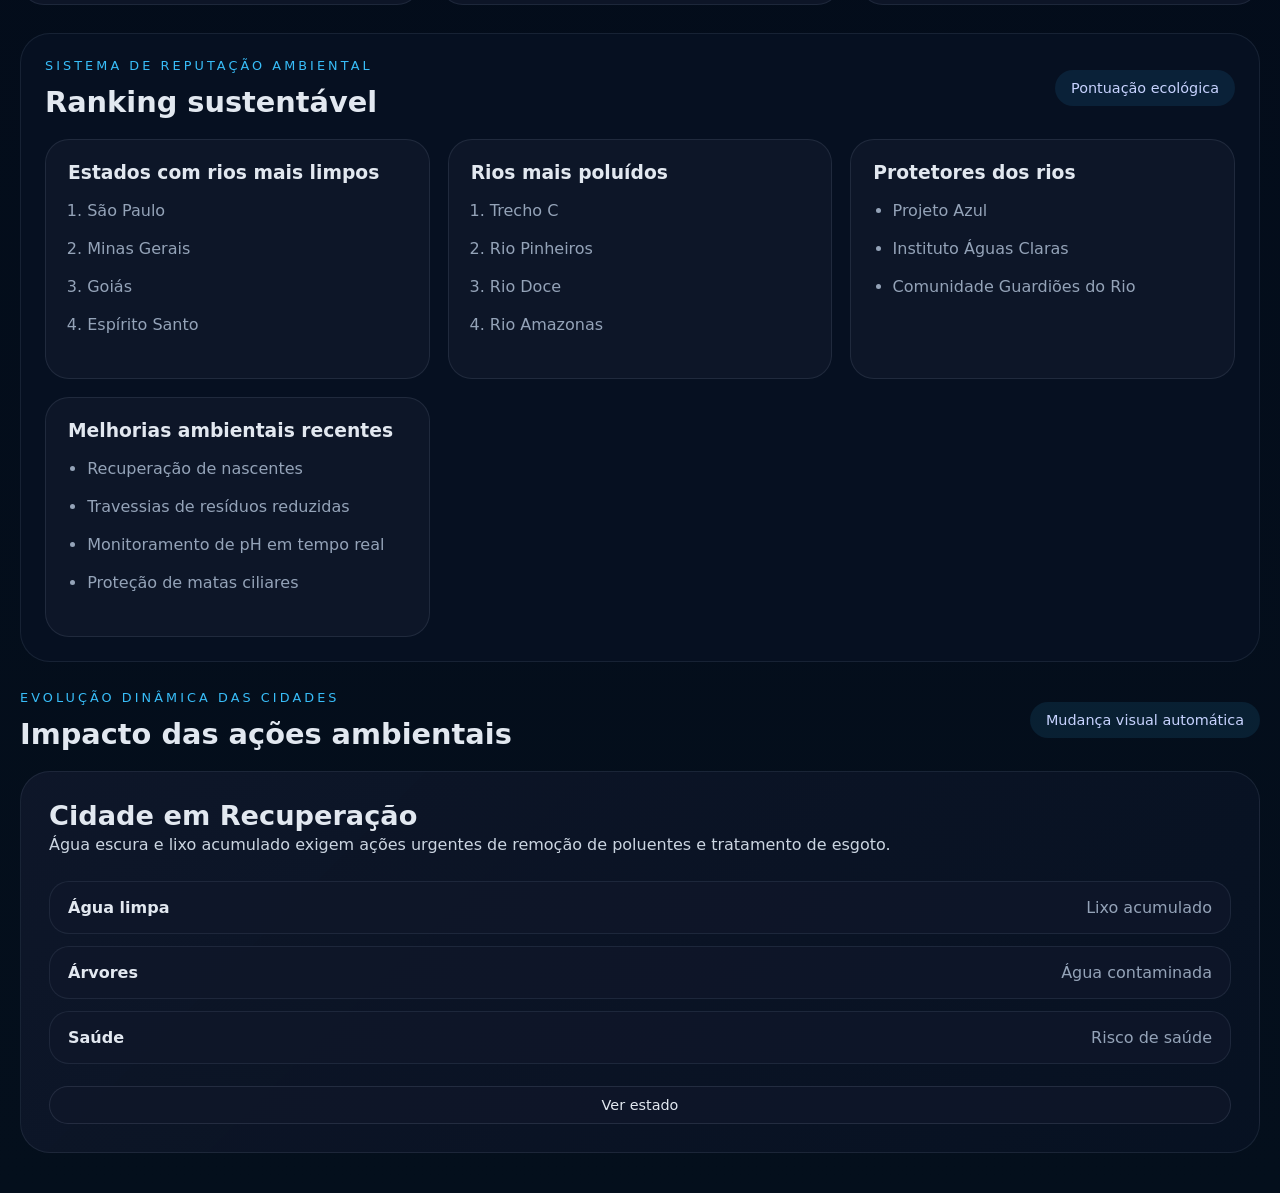
==== commit 0b6be238: "Atualizção" ====
--- a/src/app/index.html
+++ b/src/app/index.html
@@ -20,7 +20,6 @@
           <a class="btn btn-primary" id="login-action" href="login.html">Entrar</a>
           <a class="btn btn-secondary" id="register-action" href="register.html">Cadastro</a>
           <a class="btn btn-secondary" href="mapa.html">Mapa Ambiental</a>
-          <a class="btn btn-secondary" href="denuncias.html">Denúncias Ambientais</a>
           <a class="btn btn-secondary" href="missoes.html">Missões</a>
         </nav>
       </header>
@@ -54,6 +53,31 @@
                 </div>
               </div>
             </div>
+            <div class="location-card">
+              <div class="location-header">
+                <div>
+                  <p class="eyebrow">Localização do usuário</p>
+                  <h2>Permita sua posição</h2>
+                </div>
+                <button class="btn btn-outline" id="request-location">Permitir localização</button>
+              </div>
+              <p class="location-instruction">Use sua localização para identificar o rio mais próximo, acompanhar risco ambiental e ver uma imagem do trecho.</p>
+              <div class="location-details hidden" id="location-details">
+                <div class="river-summary">
+                  <div>
+                    <span class="status-label">Rio mais próximo</span>
+                    <strong id="nearest-river-name">Sem dados</strong>
+                    <span id="nearest-river-distance">-- km</span>
+                  </div>
+                  <span class="status-badge cyan" id="nearest-river-class">--</span>
+                </div>
+                <p id="nearest-river-status">Aguardando permissão de localização.</p>
+                <div class="river-image-wrap">
+                  <img id="riverImage" loading="lazy" src="https://images.unsplash.com/photo-1500530855697-b586d89ba3ee?auto=format&fit=crop&w=900&q=80" alt="Imagem do trecho próximo ao usuário" />
+                </div>
+                <p class="location-impact" id="environmental-impact">Impacto ambiental será exibido aqui.</p>
+              </div>
+            </div>
           </div>
           <div class="hero-animation">
             <div class="wave"></div>
@@ -80,7 +104,7 @@
               </div>
               <a class="btn btn-small" href="mapa.html">Abrir mapa</a>
             </div>
-            <div class="map-card static-map-preview">
+            <div class="map-card static-map-preview" id="map-frame">
               <div class="map-legend">
                 <div><span class="legend-dot red"></span>Água contaminada</div>
                 <div><span class="legend-dot yellow"></span>Risco médio</div>
@@ -90,6 +114,7 @@
               <div class="map-preview-text">
                 Explore um mapa completo de Itaquaquecetuba e identifique pontos de águas ruins, estações de tratamento, áreas de risco e regiões sustentáveis.
               </div>
+              <div class="map-info" id="map-info">Aguardando localização para avaliar risco local.</div>
             </div>
           </div>
 
@@ -170,17 +195,21 @@
               <span class="tag">Pontuação ecológica</span>
             </div>
             <div class="reputation-grid">
-              <div class="reputation-card">
-                <span>Iniciante Ambiental</span>
-                <p>Comece a jornada ajudando rios e comunidades.</p>
-              </div>
-              <div class="reputation-card">
-                <span>Protetor dos Rios</span>
-                <p>Missões completadas e sistemas de saneamento instalados.</p>
-              </div>
-              <div class="reputation-card">
-                <span>Guardião da Água</span>
-                <p>Cidades mais limpas, água potável e ecosistemas restaurados.</p>
+              <div class="ranking-card">
+                <h3>Estados com rios mais limpos</h3>
+                <ol id="clean-states-list" class="ranking-list"></ol>
+              </div>
+              <div class="ranking-card">
+                <h3>Rios mais poluídos</h3>
+                <ol id="polluted-rivers-list" class="ranking-list"></ol>
+              </div>
+              <div class="ranking-card">
+                <h3>Protetores dos rios</h3>
+                <ul id="river-guardians-list" class="ranking-list"></ul>
+              </div>
+              <div class="ranking-card">
+                <h3>Melhorias ambientais recentes</h3>
+                <ul id="improvements-list" class="ranking-list"></ul>
               </div>
             </div>
           </div>
--- a/src/app/styles.css
+++ b/src/app/styles.css
@@ -17,10 +17,6 @@
   box-sizing: border-box;
 }
 
-.hidden {
-  display: none !important;
-}
-
 html,
 body {
   margin: 0;
@@ -176,8 +172,146 @@
 
 .hero-status-card {
   display: grid;
+  gap: 18px;
   grid-template-columns: minmax(240px, 1fr);
   z-index: 1;
+}
+
+.location-card {
+  border-radius: 28px;
+  background: rgba(15, 23, 42, 0.94);
+  border: 1px solid rgba(148, 163, 184, 0.14);
+  padding: 24px;
+  display: grid;
+  gap: 16px;
+}
+
+.location-header {
+  display: flex;
+  flex-wrap: wrap;
+  align-items: center;
+  justify-content: space-between;
+  gap: 12px;
+}
+
+.location-instruction,
+.location-impact,
+#nearest-river-status {
+  margin: 0;
+  color: var(--text-muted);
+  line-height: 1.7;
+}
+
+.location-details {
+  display: grid;
+  gap: 16px;
+}
+
+.river-summary {
+  display: flex;
+  flex-wrap: wrap;
+  align-items: center;
+  justify-content: space-between;
+  gap: 12px;
+}
+
+.river-summary strong {
+  display: block;
+  font-size: 1.2rem;
+  margin-top: 8px;
+}
+
+.status-badge {
+  display: inline-flex;
+  align-items: center;
+  justify-content: center;
+  padding: 10px 14px;
+  border-radius: 999px;
+  text-transform: uppercase;
+  letter-spacing: 0.08em;
+  font-size: 0.78rem;
+  font-weight: 700;
+}
+
+.status-badge.success {
+  background: rgba(34, 197, 94, 0.18);
+  color: #a7f3d0;
+}
+
+.status-badge.warning {
+  background: rgba(251, 191, 36, 0.18);
+  color: #fde68a;
+}
+
+.status-badge.danger {
+  background: rgba(239, 68, 68, 0.18);
+  color: #fecaca;
+}
+
+.status-badge.cyan {
+  background: rgba(56, 189, 248, 0.18);
+  color: #bfdbfe;
+}
+
+.river-image-wrap {
+  border-radius: 24px;
+  overflow: hidden;
+  background: linear-gradient(180deg, rgba(56, 189, 248, 0.08), rgba(15, 23, 42, 0.96));
+  min-height: 220px;
+}
+
+.river-image-wrap img {
+  width: 100%;
+  height: 100%;
+  min-height: 220px;
+  object-fit: cover;
+  display: block;
+}
+
+.ranking-card {
+  border-radius: 24px;
+  padding: 22px;
+  background: rgba(15, 23, 42, 0.92);
+  border: 1px solid rgba(148, 163, 184, 0.14);
+  min-height: 240px;
+}
+
+.ranking-card h3 {
+  margin-top: 0;
+  margin-bottom: 14px;
+}
+
+.ranking-list {
+  margin: 0;
+  padding-left: 1.2rem;
+  color: var(--text-muted);
+}
+
+.ranking-list li {
+  margin-bottom: 10px;
+  line-height: 1.75;
+}
+
+.hidden {
+  display: none;
+}
+
+.map-info {
+  margin-top: 0;
+}
+
+@media (min-width: 1000px) {
+  .hero-status-card {
+    grid-template-columns: 1fr;
+  }
+}
+
+@media (max-width: 780px) {
+  .location-card,
+  .status-card,
+  .ranking-card {
+    padding: 20px;
+  }
 }
 
 .status-card {
@@ -218,14 +352,6 @@
 
 .status-item.cyan {
   background: linear-gradient(135deg, rgba(34, 211, 238, 0.14), rgba(15, 23, 42, 0.82));
-}
-
-.status-item.red {
-  background: linear-gradient(135deg, rgba(248, 113, 113, 0.14), rgba(15, 23, 42, 0.82));
-}
-
-.status-item.yellow {
-  background: linear-gradient(135deg, rgba(251, 191, 36, 0.14), rgba(15, 23, 42, 0.82));
 }
 
 .status-value {
@@ -669,261 +795,6 @@
 
 .reputation-card p {
   color: #cbd5e1;
-}
-
-.report-form {
-  display: grid;
-  gap: 18px;
-}
-
-.field-group {
-  display: grid;
-  gap: 10px;
-}
-
-.field-label {
-  color: #cbd5e1;
-  font-weight: 700;
-}
-
-.field-hint {
-  margin: 0;
-  color: #94a3b8;
-  font-size: 0.95rem;
-}
-
-.input-control,
-.select-control,
-.textarea-control {
-  width: 100%;
-  border-radius: 18px;
-  border: 1px solid rgba(148, 163, 184, 0.18);
-  background: rgba(15, 23, 42, 0.92);
-  color: var(--text);
-  padding: 16px 16px;
-  font-size: 1rem;
-}
-
-.textarea-control {
-  min-height: 120px;
-  resize: vertical;
-}
-
-.upload-actions {
-  display: flex;
-  flex-wrap: wrap;
-  gap: 12px;
-}
-
-.image-preview {
-  margin-top: 10px;
-  min-height: 160px;
-  border-radius: 20px;
-  background: rgba(15, 23, 42, 0.9);
-  border: 1px dashed rgba(148, 163, 184, 0.24);
-  color: #94a3b8;
-  display: grid;
-  place-items: center;
-  padding: 16px;
-  text-align: center;
-}
-
-.image-preview img {
-  max-width: 100%;
-  border-radius: 20px;
-  display: block;
-}
-
-.star-rating {
-  display: inline-flex;
-  gap: 8px;
-  flex-wrap: wrap;
-}
-
-.star-rating .star {
-  cursor: pointer;
-  color: rgba(148, 163, 184, 0.9);
-  font-size: 1.8rem;
-  transition: color 0.2s ease;
-}
-
-.star-rating .star.active {
-  color: #38bdf8;
-}
-
-.report-cards-grid {
-  display: grid;
-  gap: 18px;
-}
-
-@media (min-width: 900px) {
-  .report-cards-grid {
-    grid-template-columns: repeat(2, minmax(0, 1fr));
-  }
-}
-
-.report-card {
-  border-radius: 24px;
-  padding: 22px;
-  background: rgba(15, 23, 42, 0.95);
-  border: 1px solid rgba(148, 163, 184, 0.14);
-  display: grid;
-  gap: 18px;
-}
-
-.report-card-top {
-  display: flex;
-  justify-content: space-between;
-  align-items: flex-start;
-  gap: 12px;
-}
-
-.report-card h3 {
-  margin: 0;
-  font-size: 1.2rem;
-}
-
-.report-meta,
-.report-note {
-  color: #94a3b8;
-  margin: 8px 0 0;
-  font-size: 0.95rem;
-}
-
-.badge {
-  display: inline-flex;
-  align-items: center;
-  justify-content: center;
-  padding: 8px 12px;
-  border-radius: 999px;
-  font-size: 0.8rem;
-  text-transform: uppercase;
-  letter-spacing: 0.05em;
-}
-
-.badge.grave {
-  background: rgba(248, 113, 113, 0.15);
-  color: #fecaca;
-}
-
-.badge.medium {
-  background: rgba(251, 191, 36, 0.18);
-  color: #facc15;
-}
-
-.badge.resolved {
-  background: rgba(34, 197, 94, 0.16);
-  color: #86efac;
-}
-
-.report-card-body {
-  display: grid;
-  gap: 16px;
-}
-
-.report-card-body img {
-  width: 100%;
-  border-radius: 20px;
-  object-fit: cover;
-  max-height: 280px;
-}
-
-.image-placeholder {
-  min-height: 180px;
-  border-radius: 20px;
-  background: rgba(15, 23, 42, 0.85);
-  display: grid;
-  place-items: center;
-  color: #94a3b8;
-  text-align: center;
-  padding: 24px;
-}
-
-.report-details {
-  display: grid;
-  gap: 10px;
-}
-
-.map-summary {
-  display: grid;
-  gap: 12px;
-  margin-top: 18px;
-}
-
-.map-summary-item {
-  display: flex;
-  align-items: center;
-  gap: 10px;
-  color: var(--text);
-}
-
-.status-pill {
-  width: 14px;
-  height: 14px;
-  border-radius: 999px;
-  display: inline-block;
-}
-
-.status-pill.red {
-  background: #ef4444;
-}
-
-.status-pill.yellow {
-  background: #f59e0b;
-}
-
-.status-pill.green {
-  background: #22c55e;
-}
-
-.sim-map {
-  display: grid;
-  gap: 14px;
-  grid-template-columns: repeat(2, minmax(0, 1fr));
-}
-
-.sim-node {
-  border-radius: 24px;
-  padding: 18px;
-  display: grid;
-  gap: 10px;
-  border: 1px solid rgba(148, 163, 184, 0.14);
-  background: rgba(15, 23, 42, 0.92);
-  color: var(--text);
-  cursor: pointer;
-  transition: transform 0.2s ease, border-color 0.2s ease;
-}
-
-.sim-node:hover {
-  transform: translateY(-2px);
-  border-color: rgba(56, 189, 248, 0.4);
-}
-
-.sim-node.red {
-  box-shadow: inset 0 0 0 1px rgba(248, 113, 113, 0.2);
-}
-
-.sim-node.yellow {
-  box-shadow: inset 0 0 0 1px rgba(251, 191, 36, 0.2);
-}
-
-.sim-node.green {
-  box-shadow: inset 0 0 0 1px rgba(34, 197, 94, 0.2);
-}
-
-.sim-node strong {
-  font-size: 1rem;
-}
-
-.sim-node span {
-  color: #94a3b8;
-  font-size: 0.95rem;
-}
-
-@media (max-width: 900px) {
-  .split-section {
-    grid-template-columns: 1fr;
-  }
 }
 
 .city-evolution-card {
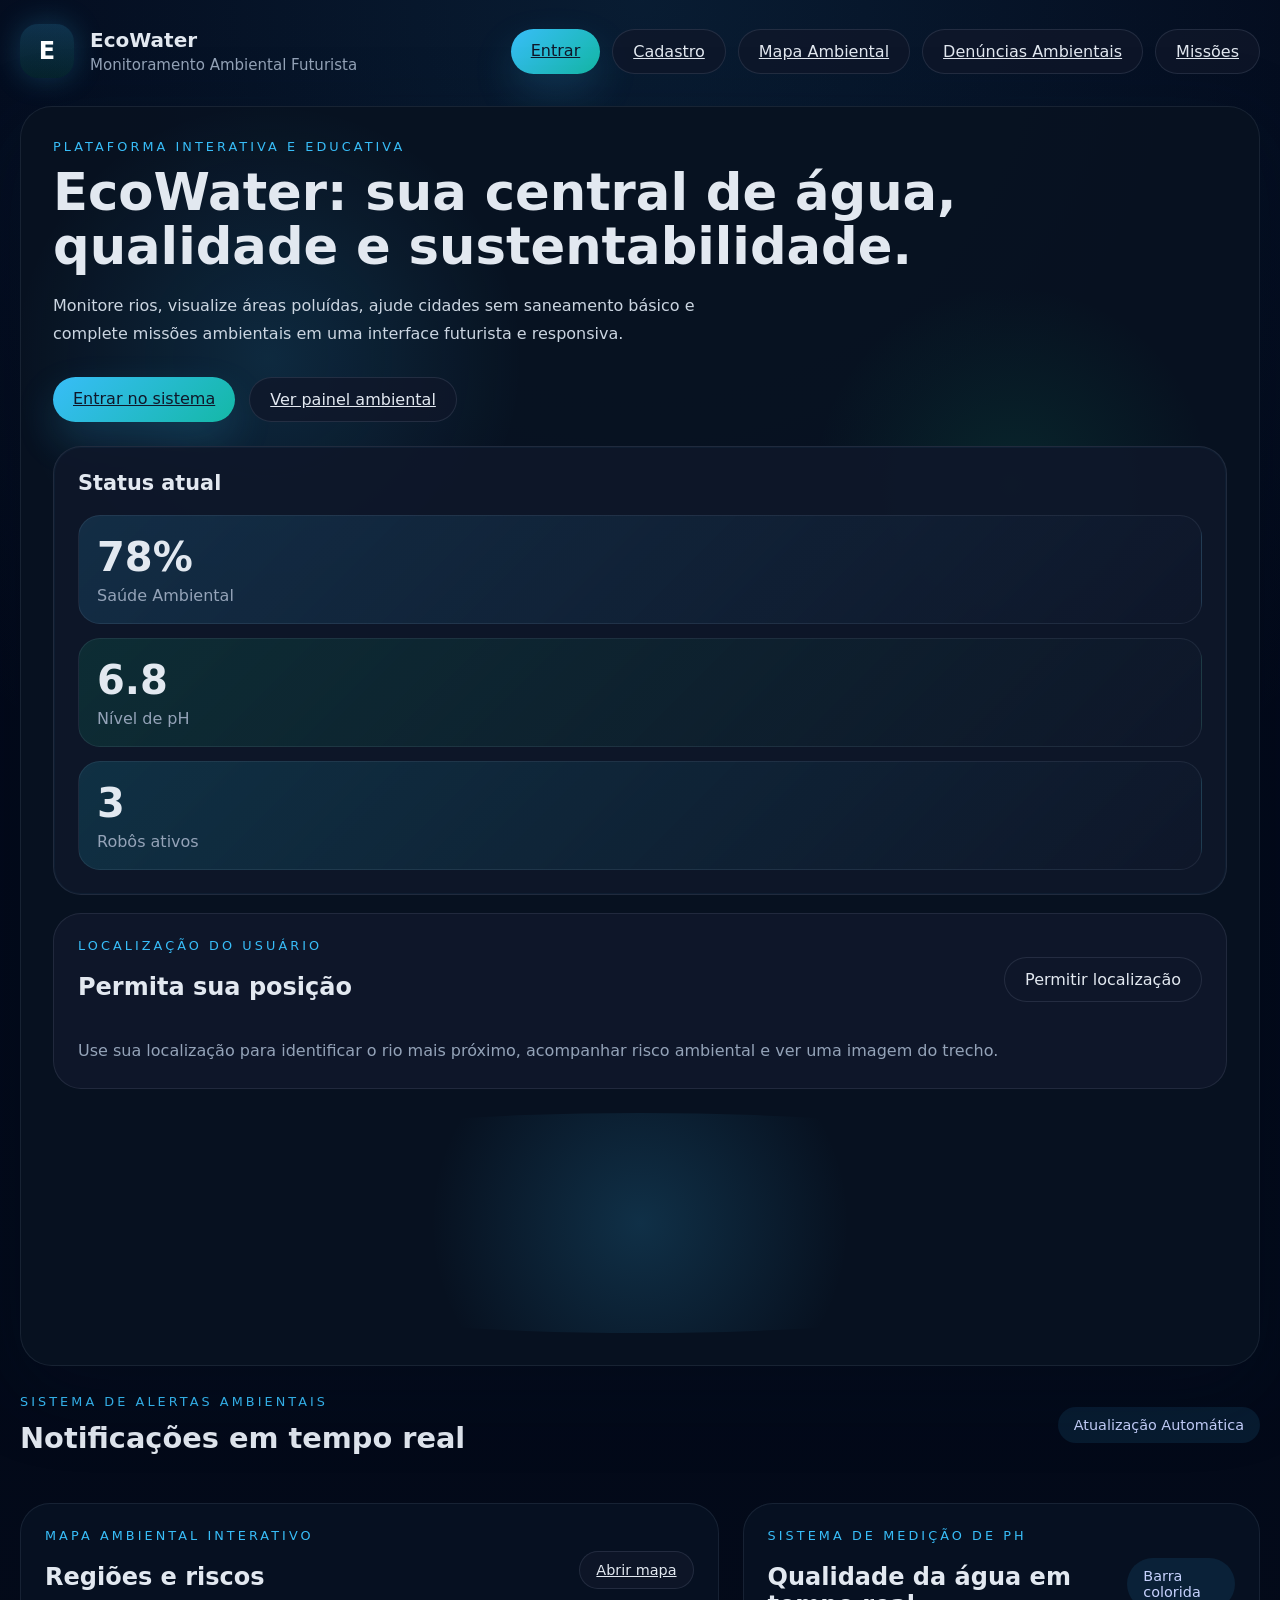
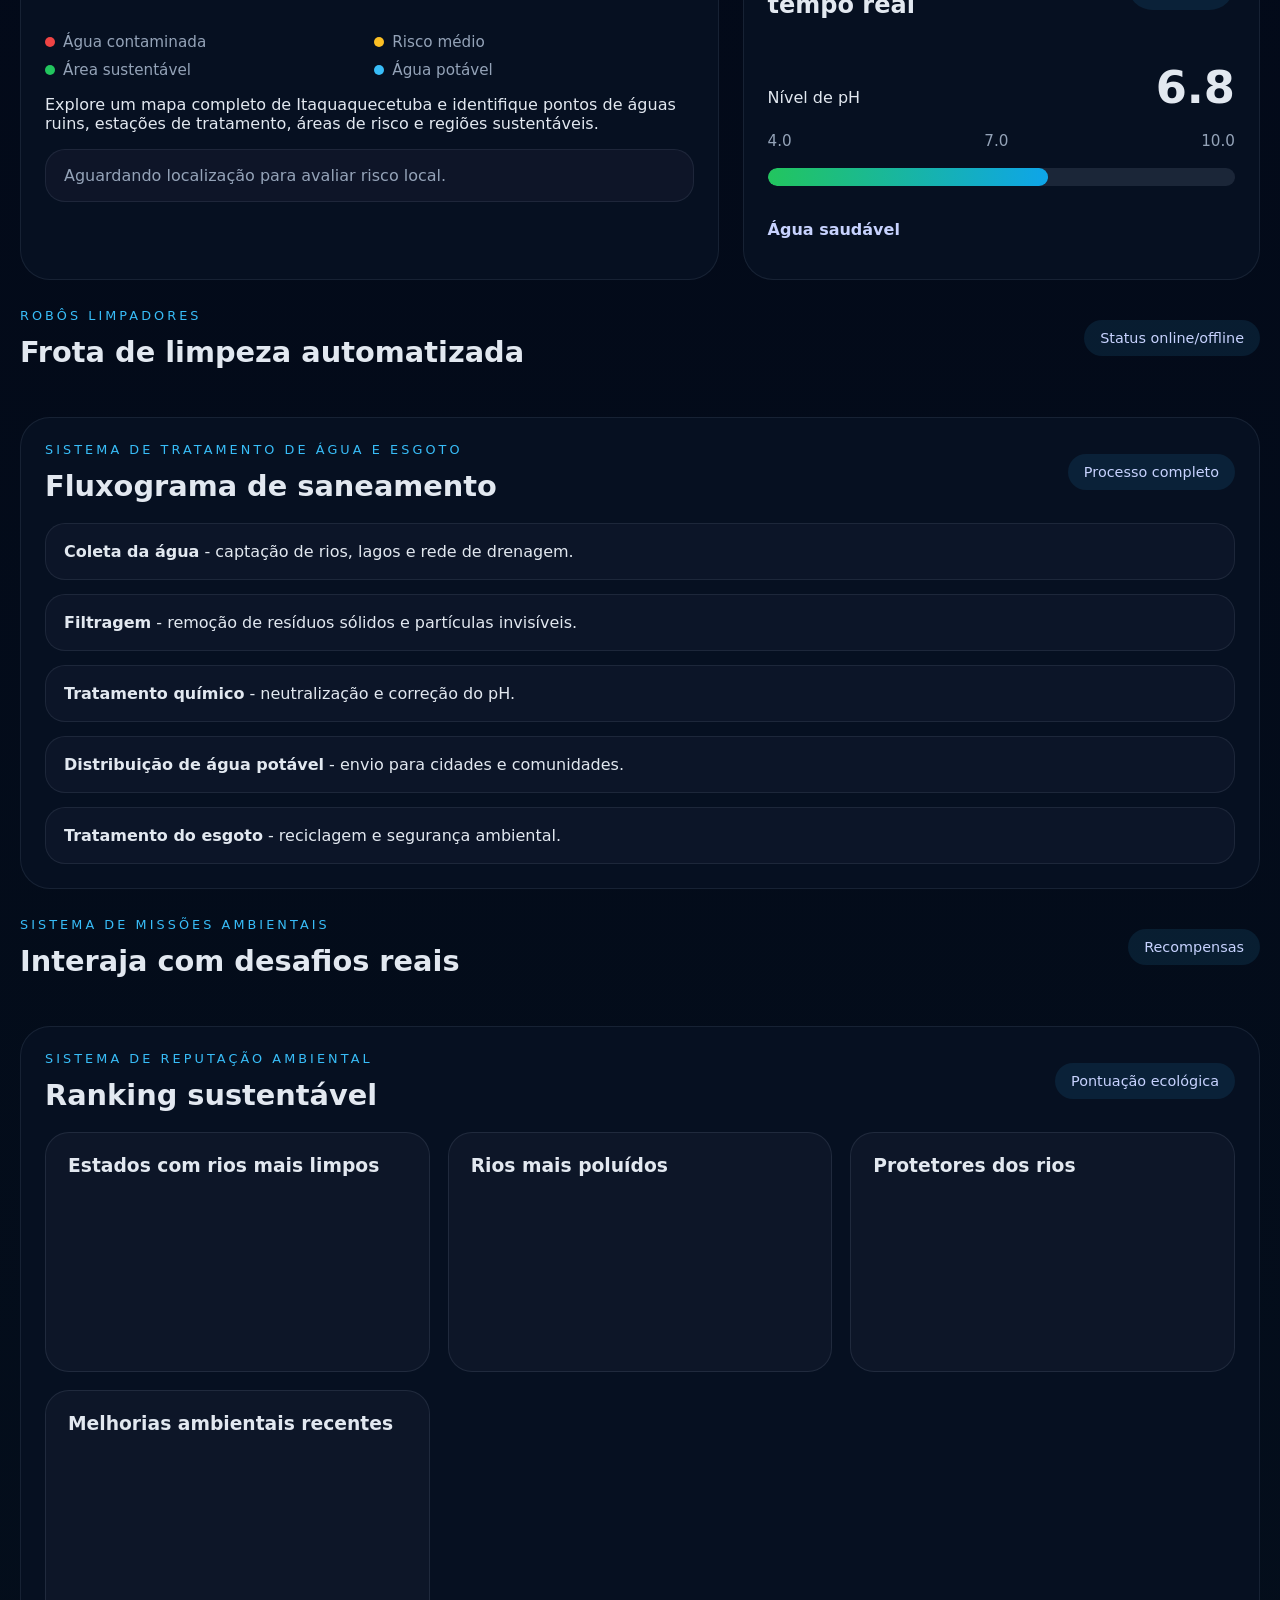
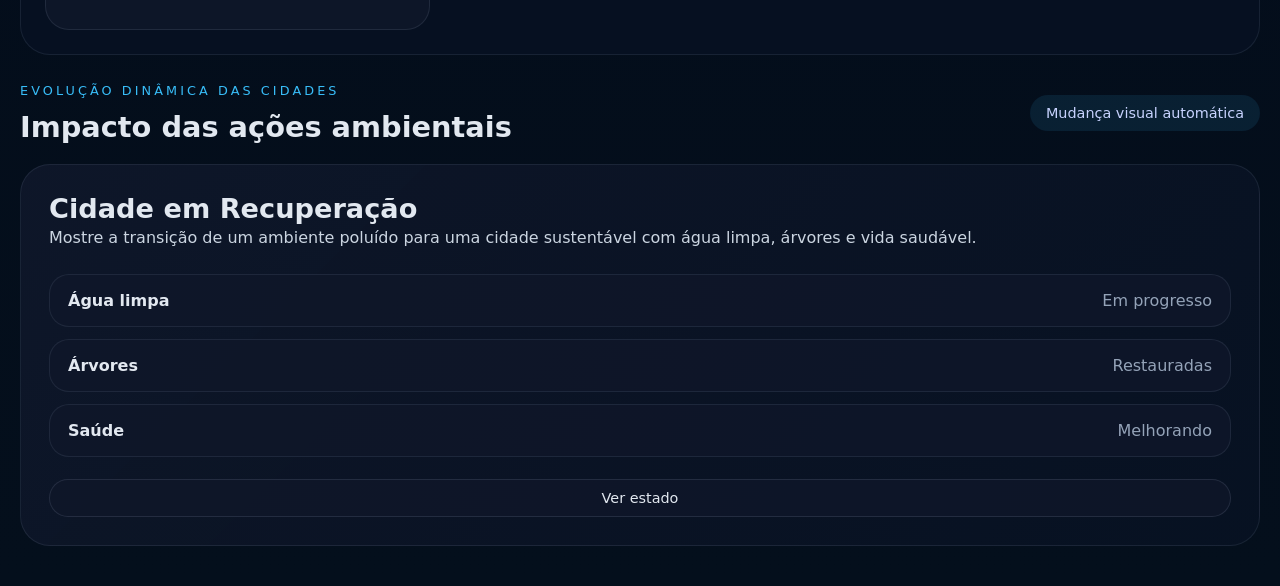
==== commit 81580b3f: "Ajustando Conflitos" ====
--- a/src/app/index.html
+++ b/src/app/index.html
@@ -20,6 +20,7 @@
           <a class="btn btn-primary" id="login-action" href="login.html">Entrar</a>
           <a class="btn btn-secondary" id="register-action" href="register.html">Cadastro</a>
           <a class="btn btn-secondary" href="mapa.html">Mapa Ambiental</a>
+          <a class="btn btn-secondary" href="denuncias.html">Denúncias Ambientais</a>
           <a class="btn btn-secondary" href="missoes.html">Missões</a>
         </nav>
       </header>
--- a/src/app/styles.css
+++ b/src/app/styles.css
@@ -17,6 +17,10 @@
   box-sizing: border-box;
 }
 
+.hidden {
+  display: none !important;
+}
+
 html,
 body {
   margin: 0;
@@ -352,6 +356,14 @@
 
 .status-item.cyan {
   background: linear-gradient(135deg, rgba(34, 211, 238, 0.14), rgba(15, 23, 42, 0.82));
+}
+
+.status-item.red {
+  background: linear-gradient(135deg, rgba(248, 113, 113, 0.14), rgba(15, 23, 42, 0.82));
+}
+
+.status-item.yellow {
+  background: linear-gradient(135deg, rgba(251, 191, 36, 0.14), rgba(15, 23, 42, 0.82));
 }
 
 .status-value {
@@ -797,6 +809,261 @@
   color: #cbd5e1;
 }
 
+.report-form {
+  display: grid;
+  gap: 18px;
+}
+
+.field-group {
+  display: grid;
+  gap: 10px;
+}
+
+.field-label {
+  color: #cbd5e1;
+  font-weight: 700;
+}
+
+.field-hint {
+  margin: 0;
+  color: #94a3b8;
+  font-size: 0.95rem;
+}
+
+.input-control,
+.select-control,
+.textarea-control {
+  width: 100%;
+  border-radius: 18px;
+  border: 1px solid rgba(148, 163, 184, 0.18);
+  background: rgba(15, 23, 42, 0.92);
+  color: var(--text);
+  padding: 16px 16px;
+  font-size: 1rem;
+}
+
+.textarea-control {
+  min-height: 120px;
+  resize: vertical;
+}
+
+.upload-actions {
+  display: flex;
+  flex-wrap: wrap;
+  gap: 12px;
+}
+
+.image-preview {
+  margin-top: 10px;
+  min-height: 160px;
+  border-radius: 20px;
+  background: rgba(15, 23, 42, 0.9);
+  border: 1px dashed rgba(148, 163, 184, 0.24);
+  color: #94a3b8;
+  display: grid;
+  place-items: center;
+  padding: 16px;
+  text-align: center;
+}
+
+.image-preview img {
+  max-width: 100%;
+  border-radius: 20px;
+  display: block;
+}
+
+.star-rating {
+  display: inline-flex;
+  gap: 8px;
+  flex-wrap: wrap;
+}
+
+.star-rating .star {
+  cursor: pointer;
+  color: rgba(148, 163, 184, 0.9);
+  font-size: 1.8rem;
+  transition: color 0.2s ease;
+}
+
+.star-rating .star.active {
+  color: #38bdf8;
+}
+
+.report-cards-grid {
+  display: grid;
+  gap: 18px;
+}
+
+@media (min-width: 900px) {
+  .report-cards-grid {
+    grid-template-columns: repeat(2, minmax(0, 1fr));
+  }
+}
+
+.report-card {
+  border-radius: 24px;
+  padding: 22px;
+  background: rgba(15, 23, 42, 0.95);
+  border: 1px solid rgba(148, 163, 184, 0.14);
+  display: grid;
+  gap: 18px;
+}
+
+.report-card-top {
+  display: flex;
+  justify-content: space-between;
+  align-items: flex-start;
+  gap: 12px;
+}
+
+.report-card h3 {
+  margin: 0;
+  font-size: 1.2rem;
+}
+
+.report-meta,
+.report-note {
+  color: #94a3b8;
+  margin: 8px 0 0;
+  font-size: 0.95rem;
+}
+
+.badge {
+  display: inline-flex;
+  align-items: center;
+  justify-content: center;
+  padding: 8px 12px;
+  border-radius: 999px;
+  font-size: 0.8rem;
+  text-transform: uppercase;
+  letter-spacing: 0.05em;
+}
+
+.badge.grave {
+  background: rgba(248, 113, 113, 0.15);
+  color: #fecaca;
+}
+
+.badge.medium {
+  background: rgba(251, 191, 36, 0.18);
+  color: #facc15;
+}
+
+.badge.resolved {
+  background: rgba(34, 197, 94, 0.16);
+  color: #86efac;
+}
+
+.report-card-body {
+  display: grid;
+  gap: 16px;
+}
+
+.report-card-body img {
+  width: 100%;
+  border-radius: 20px;
+  object-fit: cover;
+  max-height: 280px;
+}
+
+.image-placeholder {
+  min-height: 180px;
+  border-radius: 20px;
+  background: rgba(15, 23, 42, 0.85);
+  display: grid;
+  place-items: center;
+  color: #94a3b8;
+  text-align: center;
+  padding: 24px;
+}
+
+.report-details {
+  display: grid;
+  gap: 10px;
+}
+
+.map-summary {
+  display: grid;
+  gap: 12px;
+  margin-top: 18px;
+}
+
+.map-summary-item {
+  display: flex;
+  align-items: center;
+  gap: 10px;
+  color: var(--text);
+}
+
+.status-pill {
+  width: 14px;
+  height: 14px;
+  border-radius: 999px;
+  display: inline-block;
+}
+
+.status-pill.red {
+  background: #ef4444;
+}
+
+.status-pill.yellow {
+  background: #f59e0b;
+}
+
+.status-pill.green {
+  background: #22c55e;
+}
+
+.sim-map {
+  display: grid;
+  gap: 14px;
+  grid-template-columns: repeat(2, minmax(0, 1fr));
+}
+
+.sim-node {
+  border-radius: 24px;
+  padding: 18px;
+  display: grid;
+  gap: 10px;
+  border: 1px solid rgba(148, 163, 184, 0.14);
+  background: rgba(15, 23, 42, 0.92);
+  color: var(--text);
+  cursor: pointer;
+  transition: transform 0.2s ease, border-color 0.2s ease;
+}
+
+.sim-node:hover {
+  transform: translateY(-2px);
+  border-color: rgba(56, 189, 248, 0.4);
+}
+
+.sim-node.red {
+  box-shadow: inset 0 0 0 1px rgba(248, 113, 113, 0.2);
+}
+
+.sim-node.yellow {
+  box-shadow: inset 0 0 0 1px rgba(251, 191, 36, 0.2);
+}
+
+.sim-node.green {
+  box-shadow: inset 0 0 0 1px rgba(34, 197, 94, 0.2);
+}
+
+.sim-node strong {
+  font-size: 1rem;
+}
+
+.sim-node span {
+  color: #94a3b8;
+  font-size: 0.95rem;
+}
+
+@media (max-width: 900px) {
+  .split-section {
+    grid-template-columns: 1fr;
+  }
+}
+
 .city-evolution-card {
   border-radius: 30px;
   padding: 28px;
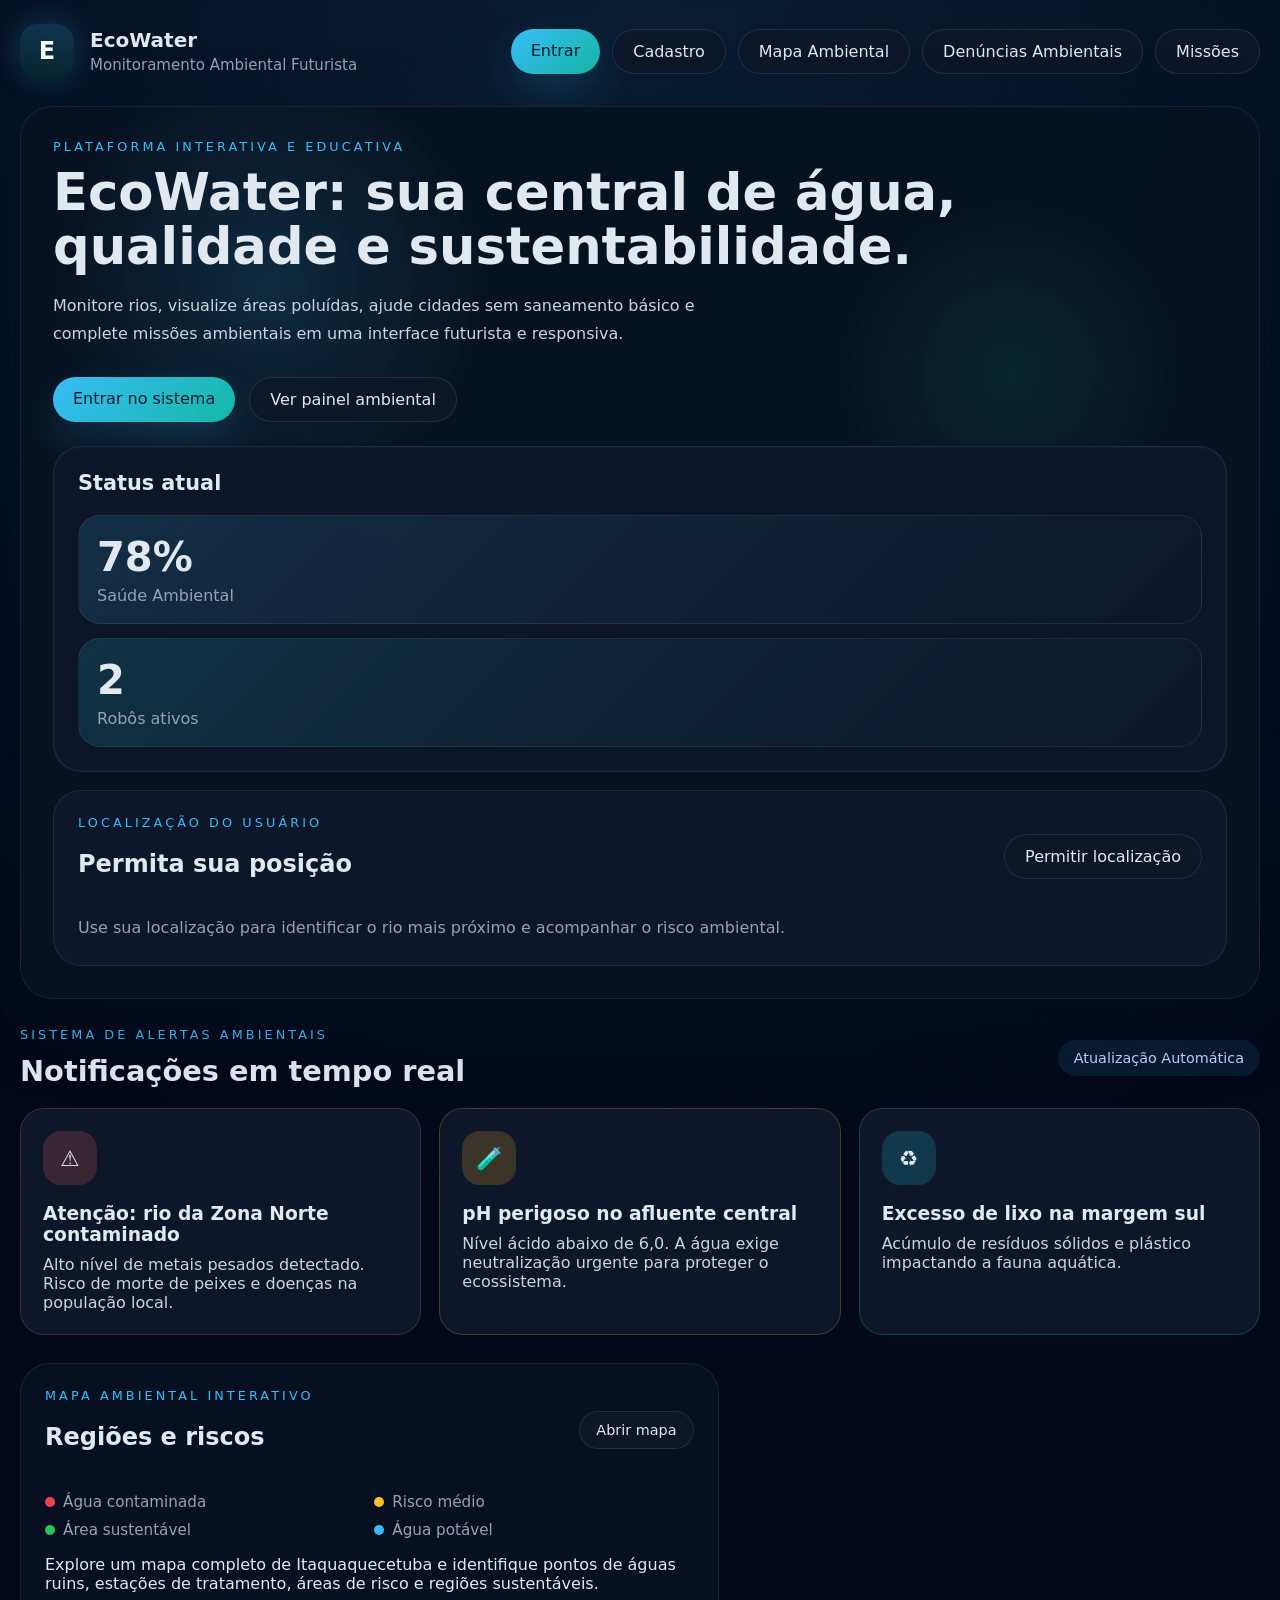
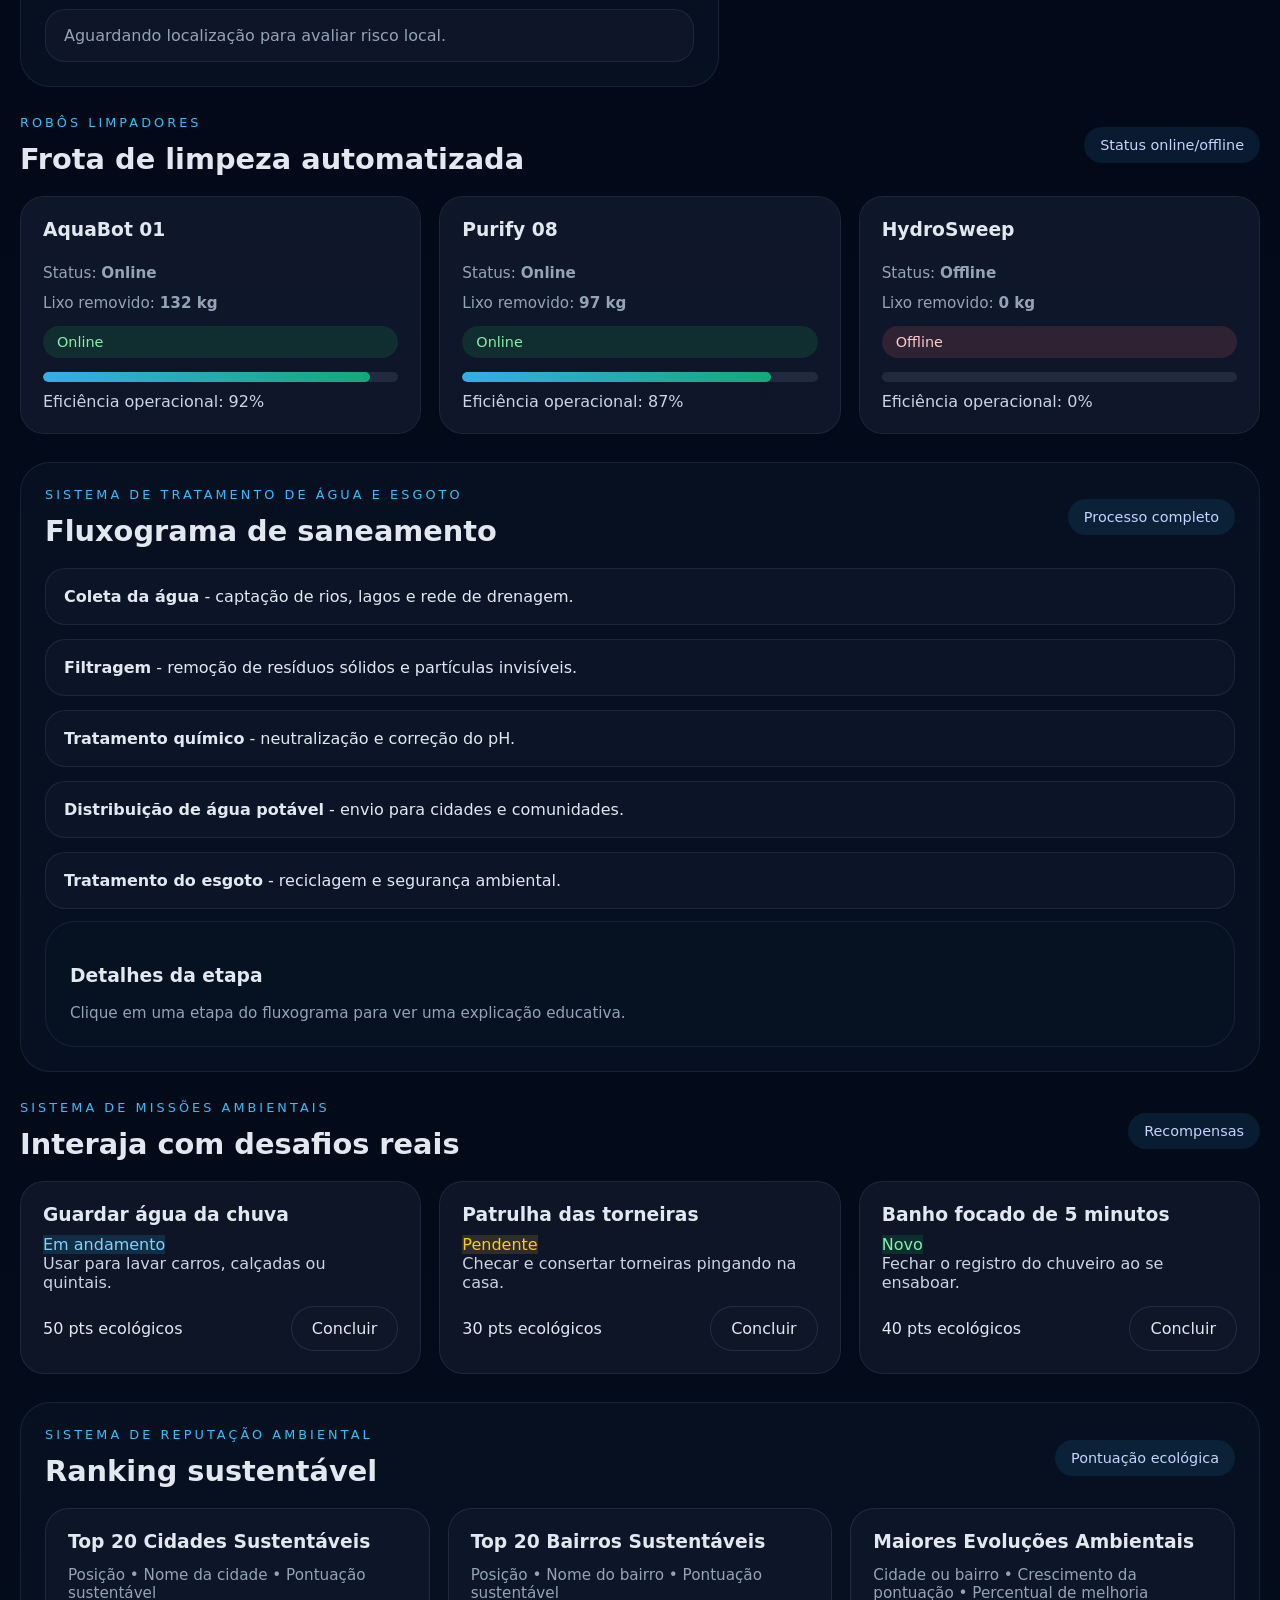
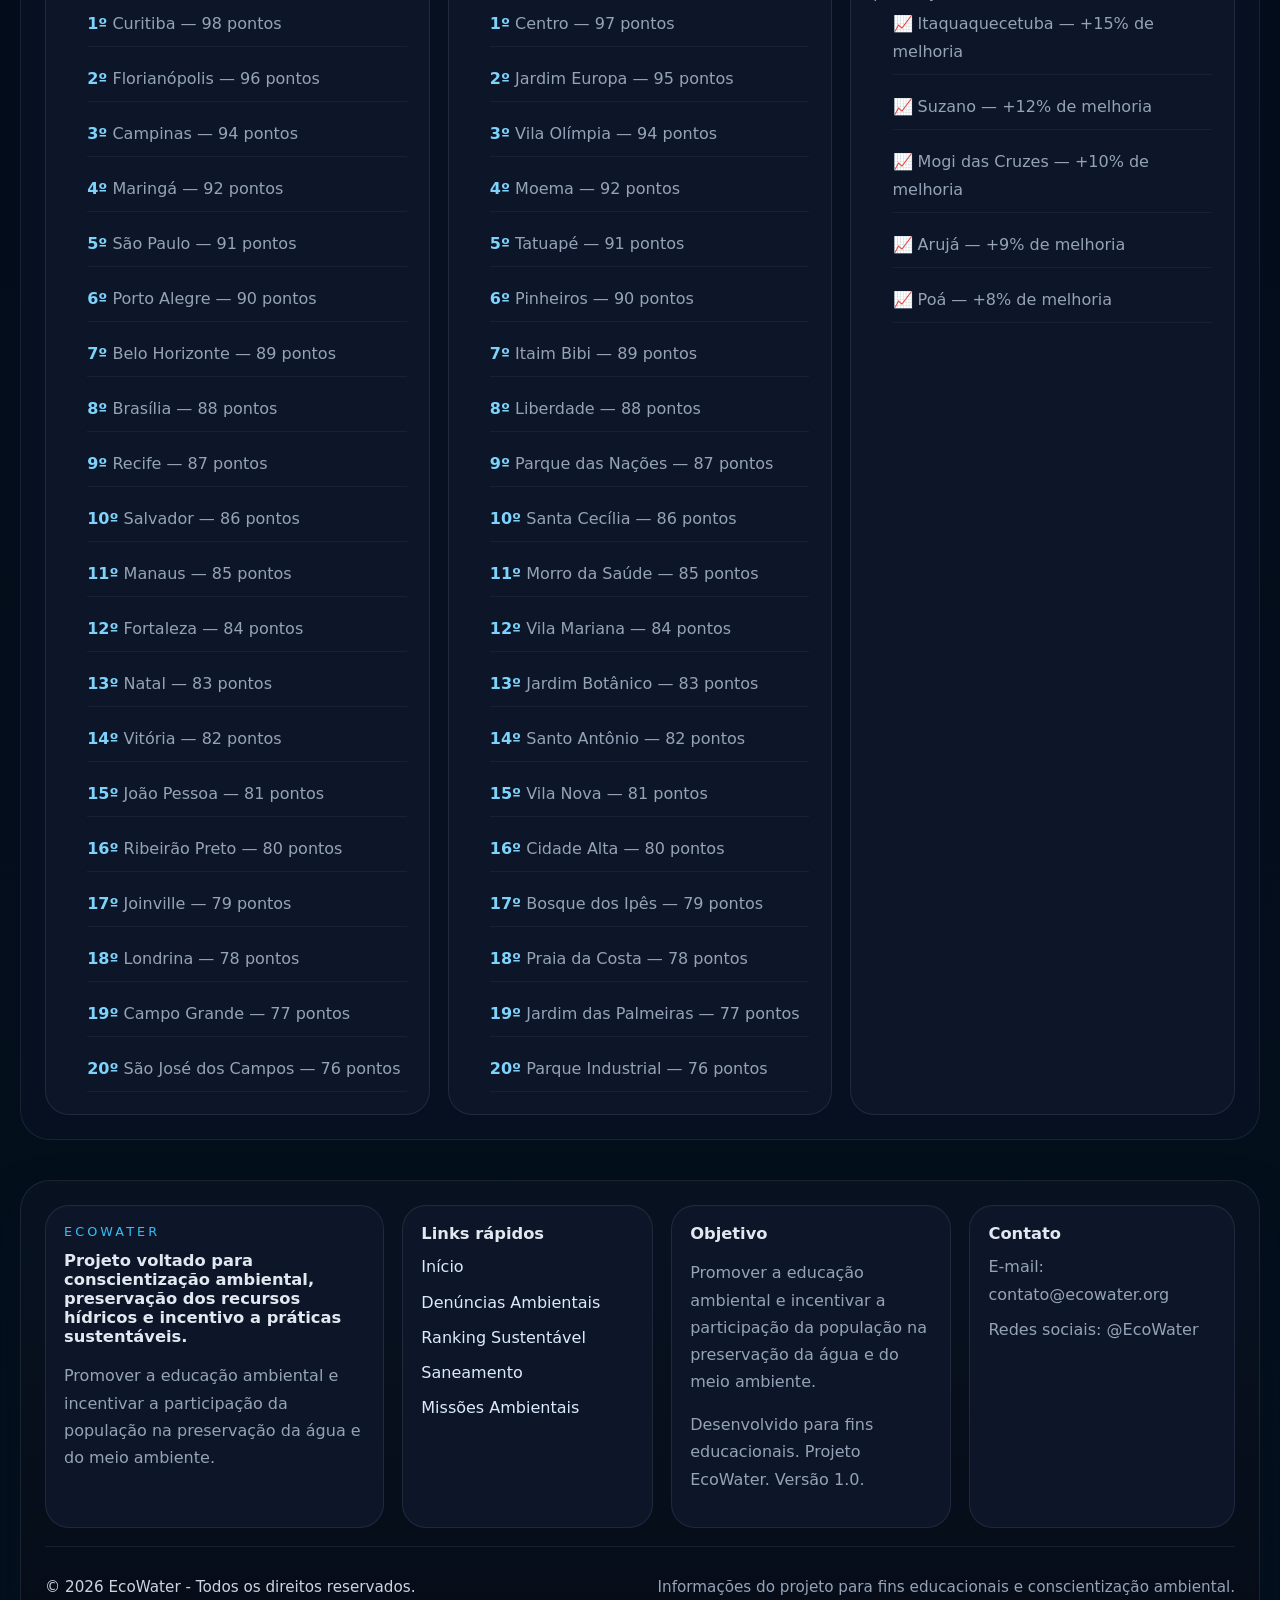
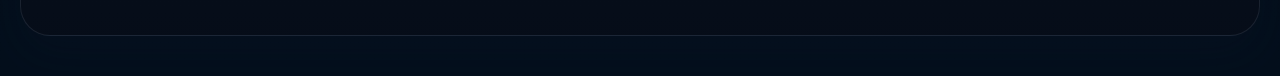
==== commit 5d9fd4ca: "Descrição de atualização" ====
--- a/src/app/index.html
+++ b/src/app/index.html
@@ -44,10 +44,7 @@
                   <span class="status-value" id="status-score">78%</span>
                   <span class="status-label">Saúde Ambiental</span>
                 </div>
-                <div class="status-item green">
-                  <span class="status-value" id="status-ph">6.8</span>
-                  <span class="status-label">Nível de pH</span>
-                </div>
+                <!-- pH status removed -->
                 <div class="status-item cyan">
                   <span class="status-value" id="status-robots">3</span>
                   <span class="status-label">Robôs ativos</span>
@@ -62,7 +59,7 @@
                 </div>
                 <button class="btn btn-outline" id="request-location">Permitir localização</button>
               </div>
-              <p class="location-instruction">Use sua localização para identificar o rio mais próximo, acompanhar risco ambiental e ver uma imagem do trecho.</p>
+              <p class="location-instruction">Use sua localização para identificar o rio mais próximo e acompanhar o risco ambiental.</p>
               <div class="location-details hidden" id="location-details">
                 <div class="river-summary">
                   <div>
@@ -73,15 +70,9 @@
                   <span class="status-badge cyan" id="nearest-river-class">--</span>
                 </div>
                 <p id="nearest-river-status">Aguardando permissão de localização.</p>
-                <div class="river-image-wrap">
-                  <img id="riverImage" loading="lazy" src="https://images.unsplash.com/photo-1500530855697-b586d89ba3ee?auto=format&fit=crop&w=900&q=80" alt="Imagem do trecho próximo ao usuário" />
-                </div>
                 <p class="location-impact" id="environmental-impact">Impacto ambiental será exibido aqui.</p>
               </div>
             </div>
-          </div>
-          <div class="hero-animation">
-            <div class="wave"></div>
           </div>
         </section>
 
@@ -119,30 +110,7 @@
             </div>
           </div>
 
-          <div class="panel panel-glass">
-            <div class="panel-header">
-              <div>
-                <p class="eyebrow">Sistema de Medição de pH</p>
-                <h2>Qualidade da água em tempo real</h2>
-              </div>
-              <span class="tag">Barra colorida</span>
-            </div>
-            <div class="ph-meter">
-              <div class="ph-display">
-                <span>Nível de pH</span>
-                <strong id="ph-value">6.8</strong>
-              </div>
-              <div class="ph-scale">
-                <span>4.0</span>
-                <span>7.0</span>
-                <span>10.0</span>
-              </div>
-              <div class="ph-bar-outer">
-                <div class="ph-bar-inner" id="ph-bar"></div>
-              </div>
-              <p class="ph-status" id="ph-status">Água saudável</p>
-            </div>
-          </div>
+          <!-- pH card removed as requested -->
         </section>
 
         <section class="section-block">
@@ -156,7 +124,7 @@
           <div class="cards-grid" id="robots-list"></div>
         </section>
 
-        <section class="section-block">
+        <section class="section-block" id="saneamento">
           <div class="panel panel-glass treatment-panel">
             <div class="section-header">
               <div>
@@ -175,7 +143,7 @@
           </div>
         </section>
 
-        <section class="section-block missions-block">
+        <section class="section-block missions-block" id="missoes">
           <div class="section-header">
             <div>
               <p class="eyebrow">Sistema de Missões Ambientais</p>
@@ -186,7 +154,7 @@
           <div class="missions-grid" id="missions-list"></div>
         </section>
 
-        <section class="section-block reputation-block">
+        <section class="section-block reputation-block" id="ranking">
           <div class="panel panel-glass">
             <div class="section-header">
               <div>
@@ -197,47 +165,64 @@
             </div>
             <div class="reputation-grid">
               <div class="ranking-card">
-                <h3>Estados com rios mais limpos</h3>
-                <ol id="clean-states-list" class="ranking-list"></ol>
+                <h3>Top 20 Cidades Sustentáveis</h3>
+                <p class="field-hint">Posição • Nome da cidade • Pontuação sustentável</p>
+                <div id="lista-cidades" class="ranking-list"></div>
               </div>
               <div class="ranking-card">
-                <h3>Rios mais poluídos</h3>
-                <ol id="polluted-rivers-list" class="ranking-list"></ol>
+                <h3>Top 20 Bairros Sustentáveis</h3>
+                <p class="field-hint">Posição • Nome do bairro • Pontuação sustentável</p>
+                <div id="lista-bairros" class="ranking-list"></div>
               </div>
               <div class="ranking-card">
-                <h3>Protetores dos rios</h3>
-                <ul id="river-guardians-list" class="ranking-list"></ul>
-              </div>
-              <div class="ranking-card">
-                <h3>Melhorias ambientais recentes</h3>
-                <ul id="improvements-list" class="ranking-list"></ul>
-              </div>
-            </div>
-          </div>
-        </section>
-
-        <section class="section-block city-evolution-block">
-          <div class="section-header">
-            <div>
-              <p class="eyebrow">Evolução Dinâmica das Cidades</p>
-              <h2>Impacto das ações ambientais</h2>
-            </div>
-            <span class="tag">Mudança visual automática</span>
-          </div>
-          <div class="city-evolution-card" id="city-evolution-card">
-            <div>
-              <h3 id="city-title">Cidade em Recuperação</h3>
-              <p id="city-summary">Mostre a transição de um ambiente poluído para uma cidade sustentável com água limpa, árvores e vida saudável.</p>
-            </div>
-            <div class="city-status-list">
-              <div><strong>Água limpa</strong><span id="city-feature-1">Em progresso</span></div>
-              <div><strong>Árvores</strong><span id="city-feature-2">Restauradas</span></div>
-              <div><strong>Saúde</strong><span id="city-feature-3">Melhorando</span></div>
-            </div>
-            <button class="btn btn-small" id="toggle-city-state">Ver estado</button>
+                <h3>Maiores Evoluções Ambientais</h3>
+                <p class="field-hint">Cidade ou bairro • Crescimento da pontuação • Percentual de melhoria</p>
+                <div id="lista-evolucoes" class="ranking-list"></div>
+              </div>
+            </div>
           </div>
         </section>
       </main>
+
+      <footer class="app-footer" aria-label="Rodapé do aplicativo">
+        <div class="footer-grid">
+          <section class="footer-card footer-brand">
+            <p class="eyebrow">EcoWater</p>
+            <h3>Projeto voltado para conscientização ambiental, preservação dos recursos hídricos e incentivo a práticas sustentáveis.</h3>
+            <p class="footer-text">Promover a educação ambiental e incentivar a participação da população na preservação da água e do meio ambiente.</p>
+          </section>
+
+          <section class="footer-card">
+            <h3>Links rápidos</h3>
+            <ul class="footer-links">
+              <li><a href="index.html">Início</a></li>
+              <li><a href="denuncias.html">Denúncias Ambientais</a></li>
+              <li><a href="#ranking">Ranking Sustentável</a></li>
+              <li><a href="#saneamento">Saneamento</a></li>
+              <li><a href="#missoes">Missões Ambientais</a></li>
+            </ul>
+          </section>
+
+          <section class="footer-card">
+            <h3>Objetivo</h3>
+            <p class="footer-text">Promover a educação ambiental e incentivar a participação da população na preservação da água e do meio ambiente.</p>
+            <p class="footer-text">Desenvolvido para fins educacionais. Projeto EcoWater. Versão 1.0.</p>
+          </section>
+
+          <section class="footer-card">
+            <h3>Contato</h3>
+            <ul class="footer-links footer-contact">
+              <li>E-mail: contato@ecowater.org</li>
+              <li>Redes sociais: @EcoWater</li>
+            </ul>
+          </section>
+        </div>
+
+        <div class="footer-bottom">
+          <p>© 2026 EcoWater - Todos os direitos reservados.</p>
+          <p class="footer-note">Informações do projeto para fins educacionais e conscientização ambiental.</p>
+        </div>
+      </footer>
     </div>
 
     <script src="script.js"></script>
--- a/src/app/styles.css
+++ b/src/app/styles.css
@@ -34,6 +34,10 @@
   overflow-x: hidden;
 }
 
+main {
+  padding-bottom: 8px;
+}
+
 button {
   font: inherit;
 }
@@ -289,11 +293,23 @@
   margin: 0;
   padding-left: 1.2rem;
   color: var(--text-muted);
-}
-
-.ranking-list li {
-  margin-bottom: 10px;
+  display: grid;
+  gap: 10px;
+}
+
+.ranking-list li,
+.ranking-list .ranking-item {
+  margin-bottom: 0;
   line-height: 1.75;
+}
+
+.ranking-list .ranking-item {
+  padding: 8px 0;
+  border-bottom: 1px solid rgba(148, 163, 184, 0.08);
+}
+
+.ranking-list .ranking-item strong {
+  color: #7dd3fc;
 }
 
 .hidden {
@@ -738,6 +754,211 @@
   gap: 18px;
 }
 
+.daily-missions-grid {
+  display: grid;
+  gap: 1.4rem;
+  grid-template-columns: repeat(auto-fit, minmax(240px, 1fr));
+  margin-top: 1rem;
+}
+
+.daily-mission-card {
+  background: #ffffff;
+  border: 1px solid rgba(59, 130, 246, 0.18);
+  border-radius: 22px;
+  box-shadow: 0 18px 40px rgba(15, 23, 42, 0.08);
+  padding: 1.35rem;
+  display: flex;
+  flex-direction: column;
+  gap: 1rem;
+  transition: transform 0.25s ease, box-shadow 0.25s ease;
+}
+
+.daily-mission-card:hover {
+  transform: translateY(-4px);
+  box-shadow: 0 24px 55px rgba(15, 23, 42, 0.12);
+}
+
+.mission-card-top {
+  display: flex;
+  align-items: center;
+  gap: 0.85rem;
+}
+
+.mission-icon {
+  display: inline-flex;
+  align-items: center;
+  justify-content: center;
+  width: 2.8rem;
+  height: 2.8rem;
+  border-radius: 14px;
+  background: rgba(59, 130, 246, 0.16);
+  color: #1d4ed8;
+  font-size: 1.3rem;
+}
+
+.daily-mission-card h3 {
+  margin: 0;
+  font-size: 1.05rem;
+  color: #0f172a;
+}
+
+.daily-mission-card p {
+  margin: 0;
+  line-height: 1.7;
+  color: #475569;
+  flex-grow: 1;
+}
+
+.mission-card-footer {
+  display: flex;
+  align-items: center;
+  justify-content: space-between;
+  gap: 0.75rem;
+}
+
+.mission-points {
+  color: #2563eb;
+  font-weight: 700;
+}
+
+.mission-button {
+  background: #2563eb;
+  color: #ffffff;
+  border: none;
+  border-radius: 14px;
+  padding: 0.85rem 1rem;
+  font-weight: 600;
+  cursor: pointer;
+  transition: background 0.2s ease;
+}
+
+.mission-button:hover {
+  background: #1d4ed8;
+}
+
+.mission-button.completed {
+  background: #16a34a;
+  cursor: default;
+}
+
+.mission-alert {
+  border-radius: 16px;
+  background: rgba(59, 130, 246, 0.12);
+  color: #1d4ed8;
+  padding: 0.85rem 1rem;
+  margin-bottom: 1rem;
+  border: 1px solid rgba(59, 130, 246, 0.24);
+  transition: opacity 0.25s ease, transform 0.25s ease;
+}
+
+.mission-alert.hidden {
+  opacity: 0;
+  height: 0;
+  overflow: hidden;
+  transform: translateY(-10px);
+}
+
+.mission-alert.visible {
+  opacity: 1;
+  height: auto;
+  transform: translateY(0);
+}
+
+a {
+  text-decoration: none;
+}
+
+@keyframes footerFadeIn {
+  from {
+    opacity: 0;
+    transform: translateY(12px);
+  }
+
+  to {
+    opacity: 1;
+    transform: translateY(0);
+  }
+}
+
+.app-footer {
+  margin-top: 32px;
+  padding: 24px;
+  border-radius: 30px;
+  background: linear-gradient(180deg, rgba(8, 18, 33, 0.98), rgba(6, 13, 25, 0.98));
+  border: 1px solid rgba(148, 163, 184, 0.14);
+  box-shadow: 0 18px 44px rgba(8, 20, 38, 0.25);
+  animation: footerFadeIn 0.6s ease both;
+}
+
+.footer-grid {
+  display: grid;
+  gap: 18px;
+}
+
+.footer-card {
+  padding: 18px;
+  border-radius: 24px;
+  background: rgba(15, 23, 42, 0.92);
+  border: 1px solid rgba(148, 163, 184, 0.14);
+}
+
+.footer-card h3 {
+  margin: 0 0 10px;
+  font-size: 1.02rem;
+}
+
+.footer-text,
+.footer-links,
+.footer-contact {
+  color: var(--text-muted);
+  line-height: 1.7;
+}
+
+.footer-links {
+  list-style: none;
+  margin: 0;
+  padding: 0;
+  display: grid;
+  gap: 8px;
+}
+
+.footer-links a {
+  color: #dbeafe;
+  transition: color 0.2s ease, transform 0.2s ease;
+}
+
+.footer-links a:hover {
+  color: #7dd3fc;
+  transform: translateX(2px);
+}
+
+.footer-bottom {
+  margin-top: 18px;
+  padding-top: 16px;
+  border-top: 1px solid rgba(148, 163, 184, 0.12);
+  display: flex;
+  flex-wrap: wrap;
+  justify-content: space-between;
+  gap: 8px 16px;
+  color: #cbd5e1;
+  font-size: 0.95rem;
+}
+
+.footer-note {
+  color: var(--text-muted);
+}
+
+@media (min-width: 760px) {
+  .footer-grid {
+    grid-template-columns: repeat(2, minmax(0, 1fr));
+  }
+}
+
+@media (min-width: 1080px) {
+  .footer-grid {
+    grid-template-columns: 1.15fr 0.85fr 0.95fr 0.9fr;
+  }
+}
 @media (min-width: 900px) {
   .missions-grid {
     grid-template-columns: repeat(3, minmax(0, 1fr));
@@ -778,6 +999,11 @@
 .status-new {
   background: rgba(34, 197, 94, 0.14);
   color: #86efac;
+}
+
+.status-completed {
+  background: rgba(16, 185, 129, 0.18);
+  color: #5eead4;
 }
 
 .reputation-grid {
@@ -1201,6 +1427,57 @@
   color: #38bdf8;
 }
 
+.water-bodies-panel {
+  display: grid;
+  gap: 12px;
+}
+
+.water-bodies-list {
+  display: grid;
+  gap: 12px;
+  max-height: 500px;
+  overflow-y: auto;
+}
+
+.water-body-item {
+  padding: 14px;
+  border-radius: 16px;
+  background: rgba(15, 23, 42, 0.8);
+  border: 1px solid rgba(56, 189, 248, 0.2);
+  cursor: pointer;
+  transition: all 0.2s ease;
+}
+
+.water-body-item:hover {
+  background: rgba(56, 189, 248, 0.15);
+  border-color: rgba(56, 189, 248, 0.4);
+  transform: translateX(4px);
+}
+
+.water-body-item.active {
+  background: rgba(56, 189, 248, 0.25);
+  border-color: rgba(56, 189, 248, 0.6);
+}
+
+.water-body-item-name {
+  font-weight: 600;
+  color: #e2e8f0;
+  margin-bottom: 6px;
+  font-size: 0.95rem;
+}
+
+.water-body-item-type {
+  font-size: 0.8rem;
+  color: #94a3b8;
+  margin-bottom: 4px;
+}
+
+.water-body-item-distance {
+  font-size: 0.8rem;
+  color: #38bdf8;
+  font-weight: 500;
+}
+
 @media (max-width: 768px) {
   .hero-panel,
   .panel {
@@ -1219,6 +1496,14 @@
   .status-grid {
     grid-template-columns: repeat(3, minmax(0, 1fr));
   }
+
+  .split-section {
+    grid-template-columns: 1fr;
+  }
+
+  .water-bodies-list {
+    max-height: 300px;
+  }
 }
 
 @keyframes float {
